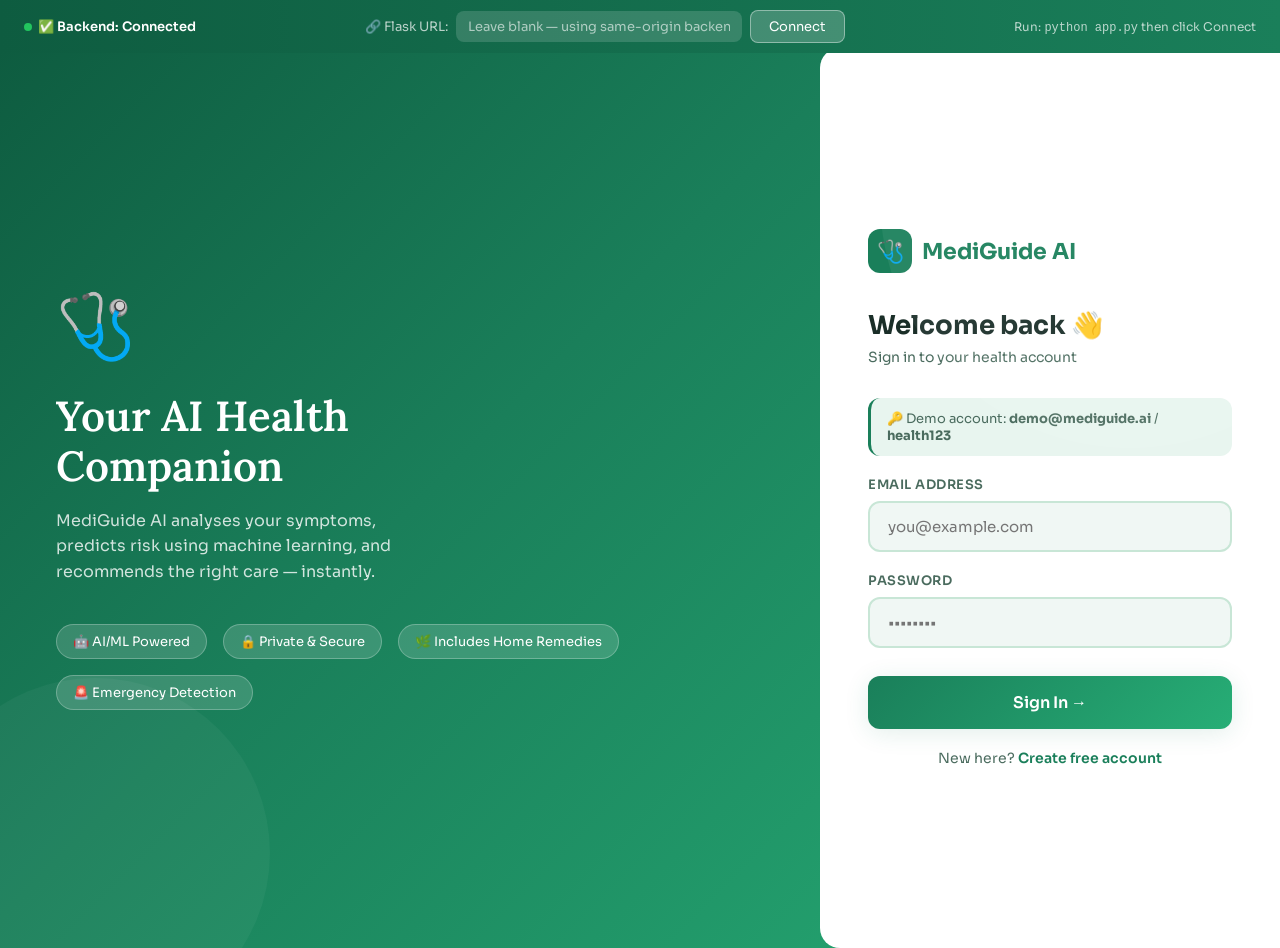
==== index.html @ de31b937 "1st" ====
<!DOCTYPE html>
<html lang="en">
<head>
<meta charset="UTF-8">
<meta name="viewport" content="width=device-width, initial-scale=1.0">
<title>MediGuide AI — Your Health Companion</title>
<link href="https://fonts.googleapis.com/css2?family=Sora:wght@300;400;500;600;700;800&family=Lora:ital,wght@0,400;0,600;1,400&display=swap" rel="stylesheet">
<style>
  :root {
    --bg: #f0f7f4;
    --surface: #ffffff;
    --surface2: #e8f5ef;
    --primary: #1a7f5a;
    --primary-light: #27ae76;
    --primary-dark: #0e5c40;
    --accent: #ff6b35;
    --accent2: #ffd166;
    --danger: #e63946;
    --warn: #f4a261;
    --safe: #2a9d8f;
    --text: #1a2e28;
    --text2: #4a6b5e;
    --text3: #8aab9c;
    --border: #c8e6d6;
    --shadow: 0 4px 24px rgba(26,127,90,0.12);
    --shadow-lg: 0 12px 48px rgba(26,127,90,0.18);
    --radius: 20px;
    --radius-sm: 12px;
  }
  * { margin:0; padding:0; box-sizing:border-box; }
  body { font-family: 'Sora', sans-serif; background: var(--bg); color: var(--text); min-height: 100vh; overflow-x: hidden; }

  /* SCREENS */
  .screen { display:none; min-height:100vh; }
  .screen.active { display:flex; }

  /* ── BACKEND CONFIG BANNER ── */
  #configBanner {
    position:fixed; top:0; left:0; right:0; z-index:9999;
    background:linear-gradient(90deg,#0e5c40,#1a7f5a);
    color:white; padding:10px 24px; display:flex; align-items:center;
    justify-content:space-between; gap:16px; font-size:13px; flex-wrap:wrap;
  }
  #configBanner input {
    flex:1; min-width:200px; max-width:340px;
    padding:7px 12px; border-radius:8px; border:none;
    font-family:'Sora',sans-serif; font-size:13px;
    background:rgba(255,255,255,0.15); color:white;
  }
  #configBanner input::placeholder { color:rgba(255,255,255,0.6); }
  #configBanner button {
    padding:7px 18px; background:rgba(255,255,255,0.2); border:1px solid rgba(255,255,255,0.4);
    border-radius:8px; color:white; font-size:13px; cursor:pointer; font-family:'Sora',sans-serif;
    white-space:nowrap; transition:background .2s;
  }
  #configBanner button:hover { background:rgba(255,255,255,0.35); }
  .banner-status { display:flex; align-items:center; gap:6px; font-weight:600; }
  .status-dot { width:8px; height:8px; border-radius:50%; background:#22c55e; animation:pulse 2s infinite; }
  .status-dot.offline { background:#ef4444; animation:none; }
  @keyframes pulse { 0%,100%{opacity:1}50%{opacity:.4} }

  /* LOGIN */
  #loginScreen { align-items: stretch; background: linear-gradient(135deg, #0e5c40 0%, #1a7f5a 40%, #27ae76 100%); position: relative; overflow: hidden; margin-top:48px; }
  #loginScreen::before { content:''; position:absolute; top:-100px; right:-100px; width:500px; height:500px; border-radius:50%; background:rgba(255,255,255,0.06); pointer-events:none; }
  #loginScreen::after { content:''; position:absolute; bottom:-80px; left:-80px; width:350px; height:350px; border-radius:50%; background:rgba(255,255,255,0.04); pointer-events:none; }
  .login-left { flex:1; display:flex; flex-direction:column; justify-content:center; padding:60px 56px; color:white; }
  .login-hero-icon { font-size:64px; margin-bottom:24px; animation:bounce 2s ease-in-out infinite; }
  @keyframes bounce { 0%,100%{transform:translateY(0)} 50%{transform:translateY(-8px)} }
  .login-tagline { font-family:'Lora',serif; font-size:42px; font-weight:600; line-height:1.2; margin-bottom:16px; }
  .login-sub { font-size:16px; opacity:.8; line-height:1.6; max-width:380px; margin-bottom:40px; }
  .trust-badges { display:flex; gap:16px; flex-wrap:wrap; }
  .badge { background:rgba(255,255,255,0.15); border:1px solid rgba(255,255,255,0.25); border-radius:50px; padding:8px 16px; font-size:13px; display:flex; align-items:center; gap:6px; }
  .login-right { width:460px; background:white; display:flex; flex-direction:column; justify-content:center; padding:56px 48px; border-radius:var(--radius) 0 0 var(--radius); }
  .login-logo { display:flex; align-items:center; gap:10px; margin-bottom:36px; }
  .login-logo-icon { width:44px; height:44px; background:var(--primary); border-radius:12px; display:flex; align-items:center; justify-content:center; font-size:22px; color:white; }
  .login-logo span { font-size:22px; font-weight:700; color:var(--primary); }
  .login-title { font-size:26px; font-weight:700; margin-bottom:6px; }
  .login-desc { font-size:14px; color:var(--text2); margin-bottom:32px; }
  .form-group { margin-bottom:20px; }
  .form-label { display:block; font-size:13px; font-weight:600; color:var(--text2); margin-bottom:8px; letter-spacing:.5px; text-transform:uppercase; }
  .form-input { width:100%; padding:14px 18px; border:2px solid var(--border); border-radius:var(--radius-sm); font-family:'Sora',sans-serif; font-size:15px; color:var(--text); background:var(--bg); transition:border-color .2s,box-shadow .2s; outline:none; }
  .form-input:focus { border-color:var(--primary); box-shadow:0 0 0 3px rgba(26,127,90,0.12); }
  .btn-primary { width:100%; padding:16px; background:linear-gradient(135deg,var(--primary),var(--primary-light)); color:white; border:none; border-radius:var(--radius-sm); font-family:'Sora',sans-serif; font-size:16px; font-weight:600; cursor:pointer; transition:transform .15s,box-shadow .2s; box-shadow:var(--shadow); margin-top:8px; }
  .btn-primary:hover { transform:translateY(-2px); box-shadow:var(--shadow-lg); }
  .btn-primary:active { transform:translateY(0); }
  .btn-primary:disabled { opacity:.6; cursor:not-allowed; transform:none; }
  .login-switch { text-align:center; margin-top:20px; font-size:14px; color:var(--text2); }
  .login-switch a { color:var(--primary); font-weight:600; cursor:pointer; text-decoration:none; }
  .error-msg { background:#ffeaea; color:var(--danger); border-radius:var(--radius-sm); padding:12px 16px; font-size:13px; margin-bottom:16px; display:none; }
  .success-msg { background:#dcfce7; color:#16a34a; border-radius:var(--radius-sm); padding:12px 16px; font-size:13px; margin-bottom:16px; display:none; }
  .demo-hint { background:var(--surface2); border-radius:var(--radius-sm); padding:12px 16px; font-size:13px; color:var(--text2); margin-bottom:20px; border-left:3px solid var(--primary); }

  /* DASHBOARD */
  #dashScreen { flex-direction:column; background:var(--bg); margin-top:48px; }
  .topbar { background:white; padding:0 32px; height:70px; display:flex; align-items:center; justify-content:space-between; border-bottom:1px solid var(--border); position:sticky; top:0; z-index:100; box-shadow:0 2px 12px rgba(26,127,90,0.07); }
  .topbar-logo { display:flex; align-items:center; gap:10px; font-size:20px; font-weight:700; color:var(--primary); }
  .topbar-nav { display:flex; gap:4px; flex-wrap:wrap; }
  .nav-btn { padding:8px 14px; border:none; border-radius:10px; font-family:'Sora',sans-serif; font-size:13px; font-weight:500; cursor:pointer; color:var(--text2); background:transparent; transition:all .2s; }
  .nav-btn:hover, .nav-btn.active { background:var(--surface2); color:var(--primary); font-weight:600; }
  .topbar-right { display:flex; align-items:center; gap:12px; }
  .user-avatar { width:40px; height:40px; background:linear-gradient(135deg,var(--primary),var(--primary-light)); border-radius:50%; display:flex; align-items:center; justify-content:center; font-size:16px; color:white; font-weight:600; cursor:pointer; }
  .user-name { font-size:14px; font-weight:600; color:var(--text); }
  .logout-btn { padding:8px 16px; border:1px solid var(--border); border-radius:8px; background:white; font-family:'Sora',sans-serif; font-size:13px; cursor:pointer; color:var(--text2); transition:all .2s; }
  .logout-btn:hover { color:var(--danger); border-color:var(--danger); }

  /* TABS */
  .dash-content { flex:1; overflow-y:auto; }
  .tab-panel { display:none; padding:36px 32px; max-width:1200px; margin:0 auto; }
  .tab-panel.active { display:block; }

  .welcome-banner { background:linear-gradient(135deg,var(--primary-dark) 0%,var(--primary) 60%,var(--primary-light) 100%); border-radius:var(--radius); padding:36px 40px; color:white; display:flex; align-items:center; justify-content:space-between; margin-bottom:32px; position:relative; overflow:hidden; }
  .welcome-banner::after { content:'🏥'; position:absolute; right:40px; font-size:80px; opacity:.15; }
  .welcome-text h2 { font-family:'Lora',serif; font-size:28px; margin-bottom:8px; }
  .welcome-text p { opacity:.85; font-size:15px; }
  .start-check-btn { background:white; color:var(--primary); border:none; border-radius:var(--radius-sm); padding:14px 28px; font-family:'Sora',sans-serif; font-size:15px; font-weight:700; cursor:pointer; white-space:nowrap; transition:all .2s; z-index:1; }
  .start-check-btn:hover { transform:scale(1.04); box-shadow:var(--shadow-lg); }

  .stats-grid { display:grid; grid-template-columns:repeat(4,1fr); gap:20px; margin-bottom:32px; }
  .stat-card { background:white; border-radius:var(--radius-sm); padding:24px; border:1px solid var(--border); transition:transform .2s; }
  .stat-card:hover { transform:translateY(-3px); }
  .stat-icon { font-size:32px; margin-bottom:12px; }
  .stat-value { font-size:28px; font-weight:800; color:var(--primary); }
  .stat-label { font-size:13px; color:var(--text2); margin-top:4px; }
  .section-title { font-size:20px; font-weight:700; margin-bottom:20px; color:var(--text); display:flex; align-items:center; gap:8px; }

  .conditions-grid { display:grid; grid-template-columns:repeat(4,1fr); gap:16px; margin-bottom:36px; }
  .condition-card { background:white; border-radius:var(--radius-sm); padding:20px 16px; text-align:center; border:2px solid var(--border); cursor:pointer; transition:all .22s; }
  .condition-card:hover { border-color:var(--primary); box-shadow:var(--shadow); transform:translateY(-3px); }
  .condition-card .icon { font-size:40px; margin-bottom:10px; }
  .condition-card .name { font-size:13px; font-weight:600; color:var(--text); }
  .condition-card .severity { font-size:11px; margin-top:6px; padding:3px 10px; border-radius:50px; display:inline-block; font-weight:600; }
  .sev-low { background:#dcfce7; color:#16a34a; }
  .sev-med { background:#fef9c3; color:#b45309; }
  .sev-high { background:#fee2e2; color:#dc2626; }

  .recent-activity { background:white; border-radius:var(--radius); border:1px solid var(--border); overflow:hidden; }
  .activity-header { padding:20px 24px; border-bottom:1px solid var(--border); font-weight:700; font-size:16px; }
  .activity-item { padding:16px 24px; display:flex; align-items:center; gap:14px; border-bottom:1px solid var(--border); transition:background .15s; }
  .activity-item:last-child { border-bottom:none; }
  .activity-item:hover { background:var(--bg); }
  .activity-dot { width:36px; height:36px; border-radius:50%; display:flex; align-items:center; justify-content:center; font-size:16px; flex-shrink:0; }
  .dot-safe { background:#dcfce7; }
  .dot-warn { background:#fef9c3; }
  .dot-danger { background:#fee2e2; }
  .activity-info { flex:1; }
  .activity-title { font-size:14px; font-weight:600; }
  .activity-sub { font-size:12px; color:var(--text3); margin-top:2px; }
  .activity-tag { font-size:11px; padding:4px 12px; border-radius:50px; font-weight:600; }

  /* CHAT */
  #chatPanel { display:flex; flex-direction:column; height:calc(100vh - 118px); padding:0; max-width:100%; }
  #chatPanel.active { display:flex; }
  .chat-layout { display:flex; height:100%; gap:0; }
  .chat-sidebar { width:280px; background:white; border-right:1px solid var(--border); display:flex; flex-direction:column; padding:24px 20px; flex-shrink:0; overflow-y:auto; }
  .sidebar-title { font-size:13px; font-weight:700; color:var(--text3); letter-spacing:1px; text-transform:uppercase; margin-bottom:16px; }
  .quick-symptoms { display:flex; flex-direction:column; gap:8px; }
  .qs-btn { padding:12px 14px; border:1.5px solid var(--border); border-radius:var(--radius-sm); background:var(--bg); font-family:'Sora',sans-serif; font-size:13px; color:var(--text); cursor:pointer; text-align:left; transition:all .2s; display:flex; align-items:center; gap:8px; }
  .qs-btn:hover { border-color:var(--primary); background:var(--surface2); color:var(--primary); }
  .triage-legend { margin-top:20px; padding-top:20px; border-top:1px solid var(--border); }
  .legend-item { display:flex; align-items:center; gap:10px; margin-bottom:10px; font-size:12px; color:var(--text2); }
  .legend-dot { width:12px; height:12px; border-radius:50%; flex-shrink:0; }
  .chat-main { flex:1; display:flex; flex-direction:column; overflow:hidden; }
  .chat-messages { flex:1; overflow-y:auto; padding:28px 32px; display:flex; flex-direction:column; gap:20px; scroll-behavior:smooth; }
  .chat-messages::-webkit-scrollbar { width:6px; }
  .chat-messages::-webkit-scrollbar-thumb { background:var(--border); border-radius:3px; }
  .msg { display:flex; gap:12px; max-width:82%; animation:msgIn .3s ease; }
  @keyframes msgIn { from{opacity:0;transform:translateY(12px)} to{opacity:1;transform:translateY(0)} }
  .msg.user { align-self:flex-end; flex-direction:row-reverse; }
  .msg-avatar { width:36px; height:36px; border-radius:50%; display:flex; align-items:center; justify-content:center; font-size:18px; flex-shrink:0; }
  .bot-avatar { background:var(--surface2); border:2px solid var(--border); }
  .user-avatar-chat { background:linear-gradient(135deg,var(--primary),var(--primary-light)); color:white; font-weight:700; font-size:14px; }
  .msg-bubble { background:white; border:1px solid var(--border); border-radius:18px; border-bottom-left-radius:4px; padding:14px 18px; font-size:14px; line-height:1.6; box-shadow:0 2px 8px rgba(0,0,0,0.06); }
  .msg.user .msg-bubble { background:linear-gradient(135deg,var(--primary),var(--primary-light)); color:white; border:none; border-radius:18px; border-bottom-right-radius:4px; }
  .triage-card { margin-top:12px; border-radius:var(--radius-sm); overflow:hidden; border:1px solid var(--border); }
  .triage-header { padding:12px 16px; font-size:14px; font-weight:700; color:white; }
  .triage-emergency { background:linear-gradient(90deg,#dc2626,#ef4444); }
  .triage-clinic { background:linear-gradient(90deg,#d97706,#f59e0b); }
  .triage-home { background:linear-gradient(90deg,#16a34a,#22c55e); }
  .triage-body { padding:14px 16px; background:white; border-top:1px solid var(--border); }
  .triage-body ul { padding-left:18px; margin-top:8px; }
  .triage-body li { font-size:13px; color:var(--text2); margin-bottom:4px; }

  /* REMEDY SECTION */
  .remedy-section { margin-top:12px; background:#f0fdf4; border-radius:var(--radius-sm); padding:14px; border:1.5px solid #bbf7d0; }
  .remedy-title { font-size:12px; font-weight:700; color:#16a34a; text-transform:uppercase; letter-spacing:.5px; margin-bottom:8px; display:flex; align-items:center; gap:6px; }
  .remedy-list { list-style:none; padding:0; }
  .remedy-list li { font-size:13px; color:var(--text2); margin-bottom:6px; padding:6px 10px; background:white; border-radius:8px; border:1px solid #dcfce7; display:flex; align-items:flex-start; gap:6px; line-height:1.5; }

  .msg-img-grid { display:flex; gap:8px; flex-wrap:wrap; margin-top:10px; }
  .msg-img { width:60px; height:60px; border-radius:10px; background:var(--surface2); display:flex; align-items:center; justify-content:center; font-size:32px; border:1.5px solid var(--border); }
  .risk-meter { margin-top:12px; background:var(--bg); border-radius:8px; padding:12px; border:1px solid var(--border); }
  .risk-label { font-size:12px; font-weight:600; color:var(--text2); margin-bottom:6px; }
  .risk-bar { height:10px; border-radius:5px; background:var(--border); overflow:hidden; }
  .risk-fill { height:100%; border-radius:5px; transition:width 1s ease; }
  .risk-low { background:linear-gradient(90deg,#4ade80,#22c55e); }
  .risk-med { background:linear-gradient(90deg,#fbbf24,#f59e0b); }
  .risk-high { background:linear-gradient(90deg,#f87171,#ef4444); }
  .risk-score { font-size:12px; text-align:right; margin-top:4px; color:var(--text2); }

  .followup-btns { display:flex; flex-wrap:wrap; gap:8px; margin-top:12px; }
  .followup-btn { padding:8px 14px; border:1.5px solid var(--primary); border-radius:50px; background:white; font-family:'Sora',sans-serif; font-size:12px; color:var(--primary); font-weight:600; cursor:pointer; transition:all .2s; }
  .followup-btn:hover { background:var(--primary); color:white; }

  .typing-indicator { display:flex; align-items:center; gap:12px; }
  .typing-dots { display:flex; gap:5px; padding:14px 18px; background:white; border:1px solid var(--border); border-radius:18px; border-bottom-left-radius:4px; }
  .typing-dots span { width:8px; height:8px; border-radius:50%; background:var(--primary-light); animation:typing 1.4s ease-in-out infinite; }
  .typing-dots span:nth-child(2) { animation-delay:.2s; }
  .typing-dots span:nth-child(3) { animation-delay:.4s; }
  @keyframes typing { 0%,80%,100%{transform:scale(.8);opacity:.5} 40%{transform:scale(1);opacity:1} }

  .chat-input-area { background:white; border-top:1px solid var(--border); padding:20px 32px; }
  .chat-input-row { display:flex; gap:12px; align-items:flex-end; }
  .chat-input { flex:1; padding:14px 18px; border:2px solid var(--border); border-radius:var(--radius-sm); font-family:'Sora',sans-serif; font-size:14px; color:var(--text); resize:none; outline:none; transition:border-color .2s; max-height:120px; line-height:1.5; }
  .chat-input:focus { border-color:var(--primary); }
  .send-btn { width:50px; height:50px; border-radius:var(--radius-sm); background:linear-gradient(135deg,var(--primary),var(--primary-light)); border:none; color:white; font-size:20px; cursor:pointer; transition:all .2s; display:flex; align-items:center; justify-content:center; flex-shrink:0; }
  .send-btn:hover { transform:scale(1.05); box-shadow:var(--shadow); }
  .send-btn:disabled { opacity:.5; cursor:not-allowed; transform:none; }
  .input-hint { font-size:11px; color:var(--text3); margin-top:8px; }
  .backend-badge { display:inline-flex; align-items:center; gap:4px; font-size:10px; background:var(--surface2); color:var(--primary); padding:2px 8px; border-radius:50px; border:1px solid var(--border); margin-left:8px; }
  .backend-badge .dot { width:6px; height:6px; border-radius:50%; background:#22c55e; }
  .backend-badge .dot.off { background:#ef4444; }

  /* BMI */
  .bmi-layout { display:grid; grid-template-columns:1fr 1fr; gap:24px; }
  .bmi-card { background:white; border-radius:var(--radius); padding:32px; border:1px solid var(--border); }
  .bmi-title { font-size:18px; font-weight:700; margin-bottom:24px; display:flex; align-items:center; gap:8px; }
  .slider-group { margin-bottom:28px; }
  .slider-label-row { display:flex; justify-content:space-between; align-items:center; margin-bottom:10px; }
  .slider-label { font-size:14px; font-weight:600; color:var(--text2); }
  .slider-val { font-size:22px; font-weight:800; color:var(--primary); }
  .slider-unit { font-size:12px; color:var(--text3); }
  input[type=range] { width:100%; -webkit-appearance:none; height:8px; border-radius:4px; background:var(--border); outline:none; cursor:pointer; }
  input[type=range]::-webkit-slider-thumb { -webkit-appearance:none; width:22px; height:22px; border-radius:50%; background:var(--primary); cursor:pointer; box-shadow:0 2px 8px rgba(26,127,90,0.3); transition:transform .15s; }
  input[type=range]::-webkit-slider-thumb:hover { transform:scale(1.2); }
  .age-group { margin-bottom:24px; }
  .age-input-row { display:flex; align-items:center; gap:12px; }
  .age-stepper { width:40px; height:40px; border:2px solid var(--border); border-radius:8px; background:white; font-size:20px; cursor:pointer; display:flex; align-items:center; justify-content:center; transition:all .2s; color:var(--primary); }
  .age-stepper:hover { background:var(--surface2); border-color:var(--primary); }
  .age-display { font-size:28px; font-weight:800; color:var(--primary); min-width:60px; text-align:center; }
  .age-label-sm { font-size:12px; color:var(--text3); }
  .bmi-result-card { border-radius:var(--radius-sm); padding:24px; text-align:center; margin-top:24px; transition:all .4s; }
  .bmi-number { font-size:56px; font-weight:800; line-height:1; }
  .bmi-category { font-size:18px; font-weight:700; margin-top:8px; }
  .bmi-desc { font-size:13px; opacity:.8; margin-top:6px; }
  .bmi-underweight { background:linear-gradient(135deg,#dbeafe,#bfdbfe); color:#1e40af; }
  .bmi-normal { background:linear-gradient(135deg,#dcfce7,#bbf7d0); color:#15803d; }
  .bmi-overweight { background:linear-gradient(135deg,#fef9c3,#fde68a); color:#92400e; }
  .bmi-obese { background:linear-gradient(135deg,#fee2e2,#fecaca); color:#991b1b; }
  .severity-display { margin-top:20px; }
  .sev-title { font-size:13px; font-weight:700; color:var(--text2); text-transform:uppercase; letter-spacing:.5px; margin-bottom:10px; }
  .sev-slider-track { position:relative; height:16px; border-radius:8px; background:linear-gradient(90deg,#22c55e 0%,#fbbf24 50%,#ef4444 100%); margin-bottom:6px; }
  .sev-slider-thumb { position:absolute; top:50%; transform:translate(-50%,-50%); width:24px; height:24px; border-radius:50%; background:white; border:3px solid var(--text); box-shadow:0 2px 8px rgba(0,0,0,0.25); transition:left .4s; }
  .sev-labels { display:flex; justify-content:space-between; font-size:11px; color:var(--text3); }
  .risk-pills { display:flex; flex-wrap:wrap; gap:8px; margin-top:10px; }
  .risk-pill { font-size:12px; padding:4px 12px; border-radius:50px; font-weight:600; }
  .bmi-health-risk { margin-bottom:20px; }
  .risk-category-label { font-size:13px; font-weight:600; color:var(--text2); }
  .bmi-table { width:100%; border-collapse:collapse; margin-top:16px; font-size:13px; }
  .bmi-table th { background:var(--bg); padding:10px 14px; text-align:left; font-size:12px; color:var(--text3); border-bottom:1px solid var(--border); }
  .bmi-table td { padding:10px 14px; border-bottom:1px solid var(--border); }
  .bmi-table tr.active-row td { background:#dcfce7; font-weight:700; color:var(--primary); }
  .chat-with-bmi-btn { width:100%; margin-top:20px; padding:14px; background:linear-gradient(135deg,var(--primary),var(--primary-light)); color:white; border:none; border-radius:var(--radius-sm); font-family:'Sora',sans-serif; font-size:14px; font-weight:600; cursor:pointer; transition:all .2s; }
  .chat-with-bmi-btn:hover { transform:translateY(-2px); box-shadow:var(--shadow); }

  /* BODY MAP */
  .bodymap-layout { display:grid; grid-template-columns:220px 1fr; gap:28px; }
  .body-figure-wrap { text-align:center; }
  .body-figure-wrap h3 { font-size:14px; font-weight:600; color:var(--text2); margin-bottom:16px; }
  .body-svg-container { background:white; border-radius:var(--radius); padding:20px; border:1px solid var(--border); display:inline-block; }
  svg .hotspot { cursor:pointer; }
  svg .hotspot:hover circle { fill:rgba(26,127,90,0.25); }
  .body-legend { display:flex; gap:16px; justify-content:center; margin-top:12px; font-size:12px; color:var(--text2); }
  .body-legend span { display:flex; align-items:center; gap:6px; }
  .body-legend i { width:14px; height:14px; border-radius:4px; display:inline-block; }
  .bodymap-panel { background:white; border-radius:var(--radius); padding:28px; border:1px solid var(--border); }
  .region-title { font-size:18px; font-weight:700; margin-bottom:20px; }
  .symptom-checkboxes { display:grid; grid-template-columns:1fr 1fr; gap:10px; margin-bottom:24px; }
  .sym-check { display:flex; align-items:center; gap:10px; padding:10px 14px; background:var(--bg); border-radius:var(--radius-sm); border:1.5px solid var(--border); cursor:pointer; font-size:13px; transition:all .2s; }
  .sym-check:hover { border-color:var(--primary); background:var(--surface2); }
  .sym-check input[type=checkbox] { accent-color:var(--primary); width:16px; height:16px; }
  .sym-check.checked { background:var(--surface2); border-color:var(--primary); font-weight:600; color:var(--primary); }
  .severity-group { margin-bottom:24px; }
  .severity-btns { display:flex; gap:10px; }
  .sev-btn { flex:1; padding:10px; border:2px solid var(--border); border-radius:var(--radius-sm); background:white; font-family:'Sora',sans-serif; font-size:13px; cursor:pointer; transition:all .2s; font-weight:600; }
  .sev-btn:hover { border-color:var(--primary); }
  .sev-btn.active { background:var(--primary); color:white; border-color:var(--primary); }
  .sev-btn.mild-active { background:#22c55e; color:white; border-color:#22c55e; }
  .sev-btn.mod-active { background:#f59e0b; color:white; border-color:#f59e0b; }
  .sev-btn.sev-active { background:#ef4444; color:white; border-color:#ef4444; }
  .send-bodymap-btn { width:100%; padding:14px; background:linear-gradient(135deg,var(--primary),var(--primary-light)); color:white; border:none; border-radius:var(--radius-sm); font-family:'Sora',sans-serif; font-size:15px; font-weight:700; cursor:pointer; transition:all .2s; }
  .send-bodymap-btn:hover { transform:translateY(-2px); box-shadow:var(--shadow); }

  /* REPORT */
  .report-controls { display:flex; flex-wrap:wrap; gap:12px; align-items:center; margin-bottom:24px; }
  .report-controls input, .report-controls select { padding:10px 14px; border:2px solid var(--border); border-radius:var(--radius-sm); font-family:'Sora',sans-serif; font-size:14px; color:var(--text); background:white; outline:none; }
  .report-controls input:focus, .report-controls select:focus { border-color:var(--primary); }
  .print-btn { padding:10px 24px; background:var(--primary); color:white; border:none; border-radius:var(--radius-sm); font-family:'Sora',sans-serif; font-size:14px; font-weight:600; cursor:pointer; transition:all .2s; }
  .print-btn:hover { background:var(--primary-dark); }
  .report-preview { background:white; border-radius:var(--radius); border:1px solid var(--border); padding:40px; }
  .report-header { display:flex; justify-content:space-between; align-items:center; margin-bottom:24px; }
  .report-logo { display:flex; align-items:center; gap:16px; }
  .report-logo-icon { width:56px; height:56px; background:var(--primary); border-radius:14px; display:flex; align-items:center; justify-content:center; font-size:28px; color:white; }
  .report-logo-text h2 { font-size:20px; font-weight:700; color:var(--primary); }
  .report-logo-text p { font-size:13px; color:var(--text2); margin-top:2px; }
  .report-meta { text-align:right; font-size:13px; color:var(--text2); }
  .report-meta div { margin-bottom:4px; }
  .report-disclaimer { background:#fef9c3; border:1px solid #fde68a; border-radius:var(--radius-sm); padding:14px 18px; font-size:13px; color:#92400e; margin-bottom:24px; }
  .report-section { border:1px solid var(--border); border-radius:var(--radius-sm); overflow:hidden; margin-bottom:20px; }
  .report-section-title { padding:14px 20px; background:var(--surface2); font-size:14px; font-weight:700; color:var(--primary); border-bottom:1px solid var(--border); }
  .report-patient-grid { display:grid; grid-template-columns:repeat(3,1fr); gap:0; }
  .report-field { padding:16px 20px; border-right:1px solid var(--border); }
  .report-field:nth-child(3n) { border-right:none; }
  .report-field-label { font-size:11px; text-transform:uppercase; letter-spacing:.5px; color:var(--text3); margin-bottom:4px; }
  .report-field-val { font-size:15px; font-weight:600; color:var(--text); }
  .report-bmi-row { display:flex; align-items:center; gap:20px; padding:20px; }
  .report-bmi-big { font-size:48px; font-weight:800; color:var(--primary); }
  .report-bmi-info { flex:1; }
  .report-bmi-cat { font-size:18px; font-weight:700; margin-bottom:4px; }
  .report-bmi-detail { font-size:13px; color:var(--text2); }
  .report-vitals-grid { display:grid; grid-template-columns:repeat(4,1fr); }
  .report-vital { padding:20px; text-align:center; border-right:1px solid var(--border); }
  .report-vital:last-child { border-right:none; }
  .report-vital-icon { font-size:24px; margin-bottom:6px; }
  .report-vital-val { font-size:18px; font-weight:700; color:var(--primary); }
  .report-vital-label { font-size:11px; color:var(--text3); margin-top:4px; }
  .report-history-table { width:100%; border-collapse:collapse; font-size:13px; }
  .report-history-table th { background:var(--surface2); padding:12px 16px; text-align:left; color:var(--text2); font-size:12px; }
  .report-history-table td { padding:12px 16px; border-bottom:1px solid var(--border); }
  .report-badge { display:inline-block; padding:3px 10px; border-radius:50px; font-size:11px; font-weight:600; }
  .badge-home { background:#dcfce7; color:#16a34a; }
  .badge-clinic { background:#fef9c3; color:#b45309; }
  .badge-emergency { background:#fee2e2; color:#dc2626; }
  .report-footer { text-align:center; font-size:11px; color:var(--text3); padding:20px; border-top:1px solid var(--border); line-height:1.7; }

  /* TIPS */
  .tips-grid { display:grid; grid-template-columns:repeat(3,1fr); gap:20px; }
  .tip-card { background:white; border-radius:var(--radius); overflow:hidden; border:1px solid var(--border); transition:transform .2s; }
  .tip-card:hover { transform:translateY(-4px); box-shadow:var(--shadow); }
  .tip-img { height:80px; display:flex; align-items:center; justify-content:center; font-size:40px; }
  .tip-body { padding:20px; }
  .tip-cat { font-size:11px; font-weight:700; color:var(--primary); text-transform:uppercase; letter-spacing:.5px; margin-bottom:6px; }
  .tip-title { font-size:16px; font-weight:700; margin-bottom:8px; }
  .tip-text { font-size:13px; color:var(--text2); line-height:1.6; }

  /* FEEDBACK */
  .feedback-form { background:white; border-radius:var(--radius); padding:40px; border:1px solid var(--border); max-width:600px; }
  .rating-stars { display:flex; gap:8px; font-size:32px; margin-bottom:24px; cursor:pointer; }
  .star { transition:transform .15s; }
  .star:hover { transform:scale(1.2); }
  .feedback-textarea { width:100%; padding:14px 18px; border:2px solid var(--border); border-radius:var(--radius-sm); font-family:'Sora',sans-serif; font-size:14px; color:var(--text); resize:vertical; min-height:80px; outline:none; }
  .feedback-textarea:focus { border-color:var(--primary); }
  .feedback-success { text-align:center; padding:60px; display:none; }
  .big-check { font-size:60px; margin-bottom:16px; }

  /* PROFILE */
  .profile-layout { display:grid; grid-template-columns:300px 1fr; gap:28px; }
  .profile-card { background:white; border-radius:var(--radius); padding:32px; border:1px solid var(--border); text-align:center; }
  .profile-avatar-large { width:80px; height:80px; background:linear-gradient(135deg,var(--primary),var(--primary-light)); border-radius:50%; display:flex; align-items:center; justify-content:center; font-size:32px; color:white; font-weight:700; margin:0 auto 16px; }
  .profile-name { font-size:20px; font-weight:700; margin-bottom:4px; }
  .profile-email { font-size:14px; color:var(--text2); margin-bottom:24px; }
  .health-score-ring { position:relative; display:inline-block; margin:16px 0; }
  .health-score-ring svg { display:block; }
  .score-text { position:absolute; top:50%; left:50%; transform:translate(-50%,-50%); text-align:center; }
  .score-num { font-size:24px; font-weight:800; color:var(--primary); }
  .score-label { font-size:10px; color:var(--text3); }
  .profile-info { background:white; border-radius:var(--radius); padding:32px; border:1px solid var(--border); }
  .info-row { display:flex; padding:14px 0; border-bottom:1px solid var(--border); }
  .info-row:last-child { border-bottom:none; }
  .info-key { width:180px; font-size:13px; color:var(--text2); font-weight:600; flex-shrink:0; }
  .info-val { font-size:14px; font-weight:600; color:var(--text); }

  .disclaimer-bar { background:var(--surface2); border-top:1px solid var(--border); padding:12px 32px; font-size:12px; color:var(--text2); text-align:center; }

  /* PRINT */
  @media print {
    #configBanner,.topbar,.chat-sidebar,.chat-input-area,.disclaimer-bar,
    .report-controls,.nav-btn,.topbar-right { display:none !important; }
    #dashScreen { margin-top:0; }
    .report-preview { box-shadow:none; border:none; }
  }
</style>
</head>
<body>

<!-- ══════════════ BACKEND CONFIG BANNER ══════════════ -->
<div id="configBanner">
  <div class="banner-status">
    <div class="status-dot offline" id="backendDot"></div>
    <span id="backendStatusText">Backend: Not connected</span>
  </div>
  <div style="display:flex;align-items:center;gap:8px;flex:1;max-width:480px;">
    <span style="opacity:.7;white-space:nowrap;">🔗 Flask URL:</span>
    <input type="text" id="backendUrl" value="" placeholder="Leave blank — using same-origin backend">
    <button onclick="connectBackend()">Connect</button>
  </div>
  <div style="opacity:.7;font-size:12px;">Run: <code>python app.py</code> then click Connect</div>
</div>

<!-- ══════════════ LOGIN SCREEN ══════════════ -->
<div id="loginScreen" class="screen active">
  <div class="login-left">
    <div class="login-hero-icon">🩺</div>
    <div class="login-tagline">Your AI Health<br>Companion</div>
    <div class="login-sub">MediGuide AI analyses your symptoms, predicts risk using machine learning, and recommends the right care — instantly.</div>
    <div class="trust-badges">
      <div class="badge">🤖 AI/ML Powered</div>
      <div class="badge">🔒 Private & Secure</div>
      <div class="badge">🌿 Includes Home Remedies</div>
      <div class="badge">🚨 Emergency Detection</div>
    </div>
  </div>
  <div class="login-right">
    <div class="login-logo">
      <div class="login-logo-icon">🩺</div>
      <span>MediGuide AI</span>
    </div>

    <!-- LOGIN FORM -->
    <div id="loginForm">
      <div class="login-title">Welcome back 👋</div>
      <div class="login-desc">Sign in to your health account</div>
      <div class="demo-hint">🔑 Demo account: <strong>demo@mediguide.ai</strong> / <strong>health123</strong></div>
      <div class="error-msg" id="loginError">❌ Invalid email or password. Try demo credentials.</div>
      <div class="form-group">
        <label class="form-label">Email Address</label>
        <input type="email" id="loginEmail" class="form-input" placeholder="you@example.com" onkeydown="if(event.key==='Enter')doLogin()">
      </div>
      <div class="form-group">
        <label class="form-label">Password</label>
        <input type="password" id="loginPass" class="form-input" placeholder="••••••••" onkeydown="if(event.key==='Enter')doLogin()">
      </div>
      <button class="btn-primary" id="loginBtn" onclick="doLogin()">Sign In →</button>
      <div class="login-switch">New here? <a onclick="showRegister()">Create free account</a></div>
    </div>

    <!-- REGISTER FORM -->
    <div id="registerForm" style="display:none;">
      <div class="login-title">Join MediGuide 🌱</div>
      <div class="login-desc">Create your free health account</div>
      <div class="error-msg" id="registerError">❌ Email already exists or invalid input.</div>
      <div class="success-msg" id="registerSuccess">✅ Account created! Signing you in...</div>
      <div class="form-group">
        <label class="form-label">Full Name</label>
        <input type="text" id="regName" class="form-input" placeholder="Your Name">
      </div>
      <div class="form-group">
        <label class="form-label">Age</label>
        <input type="number" id="regAge" class="form-input" placeholder="e.g. 28" min="1" max="120">
      </div>
      <div class="form-group">
        <label class="form-label">Email Address</label>
        <input type="email" id="regEmail" class="form-input" placeholder="you@example.com">
      </div>
      <div class="form-group">
        <label class="form-label">Password</label>
        <input type="password" id="regPass" class="form-input" placeholder="Min 6 characters">
      </div>
      <button class="btn-primary" id="registerBtn" onclick="doRegister()">Create Account →</button>
      <div class="login-switch">Already have account? <a onclick="showLogin()">Sign in</a></div>
    </div>
  </div>
</div>

<!-- ══════════════ DASHBOARD ══════════════ -->
<div id="dashScreen" class="screen">
  <div class="topbar">
    <div class="topbar-logo">🩺 MediGuide AI</div>
    <div class="topbar-nav">
      <button class="nav-btn active" onclick="showTab('homePanel',this)">🏠 Home</button>
      <button class="nav-btn" onclick="showTab('chatPanel',this)">💬 AI Doctor</button>
      <button class="nav-btn" onclick="showTab('bodymapPanel',this)">🫀 Body Map</button>
      <button class="nav-btn" onclick="showTab('bmiPanel',this)">⚖️ BMI</button>
      <button class="nav-btn" onclick="showTab('reportPanel',this)">📋 Report</button>
      <button class="nav-btn" onclick="showTab('tipsPanel',this)">💡 Tips</button>
      <button class="nav-btn" onclick="showTab('feedbackPanel',this)">⭐ Feedback</button>
      <button class="nav-btn" onclick="showTab('profilePanel',this)">👤 Profile</button>
    </div>
    <div class="topbar-right">
      <div class="user-name" id="topUserName">User</div>
      <div class="user-avatar" id="topUserAvatar">U</div>
      <button class="logout-btn" onclick="doLogout()">Sign Out</button>
    </div>
  </div>

  <div class="dash-content">

    <!-- HOME PANEL -->
    <div id="homePanel" class="tab-panel active">
      <div class="welcome-banner">
        <div class="welcome-text">
          <h2>Good to see you, <span id="welcomeName">Friend</span>! 😊</h2>
          <p>How are you feeling today? Let our AI assistant check your symptoms quickly and safely.</p>
        </div>
        <button class="start-check-btn" onclick="showTab('chatPanel',document.querySelectorAll('.nav-btn')[1])">🩺 Check Symptoms Now</button>
      </div>
      <div class="stats-grid">
        <div class="stat-card"><div class="stat-icon">🔍</div><div class="stat-value" id="statChecks">0</div><div class="stat-label">Symptom Checks Done</div></div>
        <div class="stat-card"><div class="stat-icon">💚</div><div class="stat-value" id="statStatus">Good</div><div class="stat-label">Your Health Status</div></div>
        <div class="stat-card"><div class="stat-icon">🤖</div><div class="stat-value" id="statBackend">—</div><div class="stat-label">Backend Status</div></div>
        <div class="stat-card"><div class="stat-icon">⚡</div><div class="stat-value" id="statRisk">Low</div><div class="stat-label">Last Risk Level</div></div>
      </div>
      <div class="section-title">🫁 Common Conditions — Tap to Check</div>
      <div class="conditions-grid">
        <div class="condition-card" onclick="startSymptomChat('fever and body pain')"><div class="icon">🤒</div><div class="name">Fever</div><div class="severity sev-med">Moderate Risk</div></div>
        <div class="condition-card" onclick="startSymptomChat('cough and cold and runny nose')"><div class="icon">🤧</div><div class="name">Cold & Cough</div><div class="severity sev-low">Low Risk</div></div>
        <div class="condition-card" onclick="startSymptomChat('severe chest pain and shortness of breath')"><div class="icon">💔</div><div class="name">Chest Pain</div><div class="severity sev-high">High Risk</div></div>
        <div class="condition-card" onclick="startSymptomChat('headache and dizziness')"><div class="icon">🤕</div><div class="name">Headache</div><div class="severity sev-low">Low Risk</div></div>
        <div class="condition-card" onclick="startSymptomChat('stomach pain and vomiting')"><div class="icon">🤢</div><div class="name">Stomach Pain</div><div class="severity sev-med">Moderate Risk</div></div>
        <div class="condition-card" onclick="startSymptomChat('skin rash and itching')"><div class="icon">🔴</div><div class="name">Skin Rash</div><div class="severity sev-low">Low Risk</div></div>
        <div class="condition-card" onclick="startSymptomChat('difficulty breathing and wheezing')"><div class="icon">😮‍💨</div><div class="name">Breathing Issue</div><div class="severity sev-high">High Risk</div></div>
        <div class="condition-card" onclick="startSymptomChat('joint pain and swelling in knees')"><div class="icon">🦴</div><div class="name">Joint Pain</div><div class="severity sev-med">Moderate Risk</div></div>
      </div>
      <div class="section-title">📋 Recent Activity</div>
      <div class="recent-activity">
        <div class="activity-header">Your Symptom Check History</div>
        <div id="activityList">
          <div class="activity-item"><div class="activity-dot dot-safe">💚</div><div class="activity-info"><div class="activity-title">No checks yet</div><div class="activity-sub">Start a symptom check to see history here</div></div></div>
        </div>
      </div>
    </div>

    <!-- CHAT AI DOCTOR -->
    <div id="chatPanel" class="tab-panel" style="padding:0;max-width:100%;">
      <div class="chat-layout">
        <div class="chat-sidebar">
          <div class="sidebar-title">Quick Symptoms</div>
          <div class="quick-symptoms">
            <button class="qs-btn" onclick="quickSend('I have fever and body pain')">🤒 Fever</button>
            <button class="qs-btn" onclick="quickSend('I have a bad cough and runny nose')">🤧 Cold & Cough</button>
            <button class="qs-btn" onclick="quickSend('I have severe chest pain')">💔 Chest Pain</button>
            <button class="qs-btn" onclick="quickSend('I have a bad headache')">🤕 Headache</button>
            <button class="qs-btn" onclick="quickSend('I have stomach pain and nausea')">🤢 Stomach Pain</button>
            <button class="qs-btn" onclick="quickSend('I have skin rash and itching')">🔴 Skin Rash</button>
            <button class="qs-btn" onclick="quickSend('I have difficulty breathing')">😮‍💨 Breathing</button>
            <button class="qs-btn" onclick="quickSend('I feel very dizzy and weak')">😵 Dizziness</button>
            <button class="qs-btn" onclick="quickSend('I have back pain')">🦴 Back Pain</button>
            <button class="qs-btn" onclick="quickSend('I have sore throat')">🤒 Sore Throat</button>
          </div>
          <div class="triage-legend">
            <div class="sidebar-title" style="margin-top:0;">Care Levels</div>
            <div class="legend-item"><div class="legend-dot" style="background:#22c55e"></div>Home Care — Rest & monitor</div>
            <div class="legend-item"><div class="legend-dot" style="background:#f59e0b"></div>Clinic Visit — See a doctor</div>
            <div class="legend-item"><div class="legend-dot" style="background:#ef4444"></div>Emergency — Call 108 now!</div>
          </div>
        </div>
        <div class="chat-main">
          <div class="chat-messages" id="chatMessages">
            <div class="msg bot">
              <div class="msg-avatar bot-avatar">🩺</div>
              <div><div class="msg-bubble">
                <strong>Namaste! 🙏 I am MediGuide AI — your health assistant.</strong><br><br>
                Tell me what problem you are feeling in your body. You can type in simple words like:<br>
                <em>"My head is hurting and I have fever since 2 days"</em><br><br>
                I will check your symptoms using <strong>AI + ML</strong> and tell you what to do — including <strong>home remedies</strong> and medicines! 😊
                <div class="msg-img-grid">
                  <div class="msg-img">🤒</div><div class="msg-img">🤕</div><div class="msg-img">🤢</div><div class="msg-img">💔</div><div class="msg-img">🤧</div>
                </div>
              </div></div>
            </div>
          </div>
          <div class="chat-input-area">
            <div class="chat-input-row">
              <textarea id="chatInput" class="chat-input" rows="1" placeholder="Tell me what problem you have... (e.g. I have headache and fever since 2 days)" onkeydown="handleKey(event)" oninput="autoResize(this)"></textarea>
              <button class="send-btn" id="sendBtn" onclick="sendMessage()">➤</button>
            </div>
            <div class="input-hint">
              ⚠️ AI assistant only. Always consult a real doctor for serious conditions. Emergency: Call <strong>108</strong>
              <span class="backend-badge"><span class="dot off" id="chatBackendDot"></span><span id="chatBackendLabel">Backend offline</span></span>
            </div>
          </div>
        </div>
      </div>
    </div>

    <!-- BODY MAP -->
    <div id="bodymapPanel" class="tab-panel">
      <div class="section-title">🫀 Symptom Body Map</div>
      <p style="font-size:14px;color:var(--text2);margin-bottom:24px;">Tap a body region to select your symptoms, then send them to AI Doctor for analysis.</p>
      <div class="bodymap-layout">
        <div class="body-figure-wrap">
          <h3>👆 Tap a region</h3>
          <div class="body-svg-container">
            <svg viewBox="0 0 180 420" xmlns="http://www.w3.org/2000/svg" width="180">
              <ellipse cx="90" cy="38" rx="26" ry="30" fill="#f0f7f4" stroke="#c8e6d6" stroke-width="2"/>
              <rect x="80" y="66" width="20" height="16" rx="4" fill="#f0f7f4" stroke="#c8e6d6" stroke-width="2"/>
              <path d="M50 82 Q40 90 38 140 L38 220 Q38 228 46 228 L134 228 Q142 228 142 220 L142 140 Q140 90 130 82 Z" fill="#f0f7f4" stroke="#c8e6d6" stroke-width="2"/>
              <path d="M50 88 Q30 100 26 150 Q24 170 30 180 Q36 188 40 180 Q44 170 46 150 Q50 120 56 100 Z" fill="#f0f7f4" stroke="#c8e6d6" stroke-width="2"/>
              <path d="M130 88 Q150 100 154 150 Q156 170 150 180 Q144 188 140 180 Q136 170 134 150 Q130 120 124 100 Z" fill="#f0f7f4" stroke="#c8e6d6" stroke-width="2"/>
              <ellipse cx="33" cy="190" rx="12" ry="14" fill="#f0f7f4" stroke="#c8e6d6" stroke-width="2"/>
              <ellipse cx="147" cy="190" rx="12" ry="14" fill="#f0f7f4" stroke="#c8e6d6" stroke-width="2"/>
              <path d="M38 220 Q38 250 50 260 L130 260 Q142 250 142 220 Z" fill="#f0f7f4" stroke="#c8e6d6" stroke-width="2"/>
              <path d="M50 258 Q46 280 46 320 Q46 360 52 380 Q58 396 68 396 Q78 396 82 380 Q86 360 84 320 Q84 280 80 258 Z" fill="#f0f7f4" stroke="#c8e6d6" stroke-width="2"/>
              <path d="M130 258 Q134 280 134 320 Q134 360 128 380 Q122 396 112 396 Q102 396 98 380 Q94 360 96 320 Q96 280 100 258 Z" fill="#f0f7f4" stroke="#c8e6d6" stroke-width="2"/>
              <ellipse cx="60" cy="402" rx="16" ry="9" fill="#f0f7f4" stroke="#c8e6d6" stroke-width="2"/>
              <ellipse cx="120" cy="402" rx="16" ry="9" fill="#f0f7f4" stroke="#c8e6d6" stroke-width="2"/>
              <g class="hotspot" id="hs-head" onclick="selectRegion('head')">
                <circle cx="90" cy="38" r="28" fill="rgba(26,127,90,0.1)" stroke="var(--primary)" stroke-width="1.5" stroke-dasharray="4,2"/>
                <text x="90" y="42" text-anchor="middle" font-size="9" fill="var(--primary)" font-weight="600">HEAD</text>
              </g>
              <g class="hotspot" id="hs-chest" onclick="selectRegion('chest')">
                <circle cx="90" cy="140" r="32" fill="rgba(26,127,90,0.1)" stroke="var(--primary)" stroke-width="1.5" stroke-dasharray="4,2"/>
                <text x="90" y="144" text-anchor="middle" font-size="9" fill="var(--primary)" font-weight="600">CHEST</text>
              </g>
              <g class="hotspot" id="hs-abdomen" onclick="selectRegion('abdomen')">
                <circle cx="90" cy="200" r="26" fill="rgba(26,127,90,0.1)" stroke="var(--primary)" stroke-width="1.5" stroke-dasharray="4,2"/>
                <text x="90" y="204" text-anchor="middle" font-size="9" fill="var(--primary)" font-weight="600">ABDOMEN</text>
              </g>
              <g class="hotspot" id="hs-leftarm" onclick="selectRegion('leftarm')">
                <circle cx="33" cy="140" r="18" fill="rgba(26,127,90,0.1)" stroke="var(--primary)" stroke-width="1.5" stroke-dasharray="4,2"/>
                <text x="33" y="144" text-anchor="middle" font-size="7" fill="var(--primary)" font-weight="600">L-ARM</text>
              </g>
              <g class="hotspot" id="hs-rightarm" onclick="selectRegion('rightarm')">
                <circle cx="147" cy="140" r="18" fill="rgba(26,127,90,0.1)" stroke="var(--primary)" stroke-width="1.5" stroke-dasharray="4,2"/>
                <text x="147" y="144" text-anchor="middle" font-size="7" fill="var(--primary)" font-weight="600">R-ARM</text>
              </g>
              <g class="hotspot" id="hs-back" onclick="selectRegion('back')">
                <circle cx="90" cy="175" r="18" fill="rgba(26,127,90,0.08)" stroke="var(--primary)" stroke-width="1" stroke-dasharray="3,3"/>
                <text x="90" y="179" text-anchor="middle" font-size="7" fill="var(--primary)" font-weight="600">BACK</text>
              </g>
              <g class="hotspot" id="hs-leftleg" onclick="selectRegion('leftleg')">
                <circle cx="60" cy="330" r="22" fill="rgba(26,127,90,0.1)" stroke="var(--primary)" stroke-width="1.5" stroke-dasharray="4,2"/>
                <text x="60" y="334" text-anchor="middle" font-size="7" fill="var(--primary)" font-weight="600">L-LEG</text>
              </g>
              <g class="hotspot" id="hs-rightleg" onclick="selectRegion('rightleg')">
                <circle cx="120" cy="330" r="22" fill="rgba(26,127,90,0.1)" stroke="var(--primary)" stroke-width="1.5" stroke-dasharray="4,2"/>
                <text x="120" y="334" text-anchor="middle" font-size="7" fill="var(--primary)" font-weight="600">R-LEG</text>
              </g>
            </svg>
          </div>
          <div class="body-legend">
            <span><i style="background:rgba(26,127,90,0.3);border:1.5px solid var(--primary)"></i> Tap region</span>
            <span><i style="background:rgba(26,127,90,0.6)"></i> Selected</span>
          </div>
        </div>

        <div class="bodymap-panel">
          <div class="region-title" id="regionTitle">👆 Select a body region to begin</div>
          <div id="symptomCheckboxes" class="symptom-checkboxes"></div>
          <div class="severity-group" id="severityGroup" style="display:none;">
            <div style="font-size:14px;font-weight:600;margin-bottom:12px;color:var(--text2);">How severe is it?</div>
            <div class="severity-btns">
              <button class="sev-btn" onclick="setSeverity('mild',this)">😐 Mild</button>
              <button class="sev-btn" onclick="setSeverity('moderate',this)">😟 Moderate</button>
              <button class="sev-btn" onclick="setSeverity('severe',this)">😣 Severe</button>
            </div>
          </div>
          <button class="send-bodymap-btn" id="sendBodymapBtn" style="display:none;" onclick="sendBodymapToChat()">
            💬 Analyse with AI Doctor →
          </button>
        </div>
      </div>
    </div>

    <!-- BMI CALCULATOR -->
    <div id="bmiPanel" class="tab-panel">
      <div class="section-title">⚖️ BMI Calculator & Health Risk</div>
      <div class="bmi-layout">
        <div class="bmi-card">
          <div class="bmi-title">📏 Enter Your Measurements</div>
          <div class="age-group">
            <div class="slider-label-row">
              <div class="slider-label">Age</div>
              <div><span class="slider-val" id="ageDisplay">25</span> <span class="slider-unit">years</span></div>
            </div>
            <div class="age-input-row">
              <button class="age-stepper" onclick="changeAge(-1)">−</button>
              <div class="age-display" id="ageDisplayBig">25</div>
              <button class="age-stepper" onclick="changeAge(1)">+</button>
              <div class="age-label-sm">years old</div>
            </div>
            <input type="range" id="ageSlider" min="1" max="100" value="25" oninput="syncAge(this.value);updateBMI()">
          </div>
          <div class="slider-group">
            <div class="slider-label-row">
              <div class="slider-label">Height</div>
              <div><span class="slider-val" id="heightVal">165</span> <span class="slider-unit">cm</span></div>
            </div>
            <input type="range" id="heightSlider" min="100" max="220" value="165" oninput="document.getElementById('heightVal').textContent=this.value;updateBMI()">
          </div>
          <div class="slider-group">
            <div class="slider-label-row">
              <div class="slider-label">Weight</div>
              <div><span class="slider-val" id="weightVal">65</span> <span class="slider-unit">kg</span></div>
            </div>
            <input type="range" id="weightSlider" min="20" max="200" value="65" oninput="document.getElementById('weightVal').textContent=this.value;updateBMI()">
          </div>
          <div class="bmi-result-card bmi-normal" id="bmiResultCard">
            <div class="bmi-number" id="bmiValue">23.9</div>
            <div class="bmi-category" id="bmiCategory">Normal Weight</div>
            <div class="bmi-desc" id="bmiDesc">Healthy BMI range for your body</div>
          </div>
          <div class="severity-display" style="margin-top:20px;">
            <div class="sev-title">Severity Adjustment from BMI</div>
            <div class="sev-slider-track">
              <div class="sev-slider-thumb" id="sevThumb" style="left:30%"></div>
            </div>
            <div class="sev-labels"><span>Low</span><span>Moderate</span><span>High</span></div>
            <div style="margin-top:8px;font-size:12px;color:var(--text2);" id="sevDesc">Your BMI adds <strong id="sevAdjust">+0</strong> points to your triage risk score.</div>
          </div>
          <button class="chat-with-bmi-btn" onclick="chatWithBMI()">💬 Send BMI Data to AI Doctor</button>
        </div>
        <div class="bmi-card">
          <div class="bmi-title">📊 BMI Health Reference</div>
          <div class="bmi-health-risk">
            <div class="risk-category-label">Associated Health Risks</div>
            <div class="risk-pills" id="riskPills">
              <span class="risk-pill" style="background:#dcfce7;color:#16a34a">✅ Healthy range</span>
            </div>
          </div>
          <table class="bmi-table">
            <thead><tr><th>BMI Range</th><th>Category</th><th>Risk Level</th></tr></thead>
            <tbody>
              <tr id="btr-1"><td>&lt; 18.5</td><td>Underweight</td><td>🟡 Moderate</td></tr>
              <tr id="btr-2"><td>18.5 – 24.9</td><td>Normal Weight</td><td>🟢 Low</td></tr>
              <tr id="btr-3"><td>25.0 – 29.9</td><td>Overweight</td><td>🟡 Moderate</td></tr>
              <tr id="btr-4"><td>30.0 – 34.9</td><td>Obese Class I</td><td>🔴 High</td></tr>
              <tr id="btr-5"><td>≥ 35.0</td><td>Obese Class II+</td><td>🔴 Very High</td></tr>
            </tbody>
          </table>
          <div style="margin-top:24px;">
            <div class="bmi-title" style="font-size:15px;">🎯 Age-Adjusted Insight</div>
            <div id="ageInsight" style="background:var(--bg);border-radius:var(--radius-sm);padding:16px;font-size:13px;color:var(--text2);border:1px solid var(--border);line-height:1.7;">
              Enter your age and measurements above to see personalised age-adjusted insights.
            </div>
          </div>
        </div>
      </div>
    </div>

    <!-- HEALTH REPORT -->
    <div id="reportPanel" class="tab-panel">
      <div class="section-title">📋 Printable Health Report</div>
      <div class="report-controls">
        <input type="text" id="reportPatientName" placeholder="Patient Name" style="width:180px;">
        <input type="number" id="reportAge" placeholder="Age" style="width:80px;" min="1" max="120">
        <select id="reportGender">
          <option value="">Gender</option>
          <option>Male</option><option>Female</option><option>Other</option>
        </select>
        <select id="reportBlood">
          <option value="">Blood Group</option>
          <option>A+</option><option>A-</option><option>B+</option><option>B-</option>
          <option>O+</option><option>O-</option><option>AB+</option><option>AB-</option>
        </select>
        <button class="print-btn" onclick="generateAndPrint()">🖨️ Generate & Print</button>
      </div>
      <div class="report-preview" id="reportContent">
        <div class="report-header">
          <div class="report-logo">
            <div class="report-logo-icon">🩺</div>
            <div class="report-logo-text"><h2>MediGuide AI</h2><p>AI-Powered Health Triage Report</p></div>
          </div>
          <div class="report-meta">
            <div><strong>Report Date:</strong> <span id="rptDate"></span></div>
            <div><strong>Report ID:</strong> <span id="rptId"></span></div>
            <div><strong>Prepared by:</strong> MediGuide AI v2.0</div>
          </div>
        </div>
        <div class="report-disclaimer">⚠️ <strong>Important:</strong> This report is generated by an AI assistant for informational purposes only. It does NOT constitute a medical diagnosis. Always consult a qualified healthcare professional.</div>
        <div class="report-section">
          <div class="report-section-title">👤 Patient Information</div>
          <div class="report-patient-grid">
            <div class="report-field"><div class="report-field-label">Full Name</div><div class="report-field-val" id="rptName">—</div></div>
            <div class="report-field"><div class="report-field-label">Age</div><div class="report-field-val" id="rptAge">—</div></div>
            <div class="report-field"><div class="report-field-label">Gender</div><div class="report-field-val" id="rptGender">—</div></div>
            <div class="report-field"><div class="report-field-label">Blood Group</div><div class="report-field-val" id="rptBlood">—</div></div>
            <div class="report-field"><div class="report-field-label">BMI</div><div class="report-field-val" id="rptBMI">—</div></div>
            <div class="report-field"><div class="report-field-label">BMI Category</div><div class="report-field-val" id="rptBMICat">—</div></div>
          </div>
        </div>
        <div class="report-section">
          <div class="report-section-title">📊 BMI & Body Metrics</div>
          <div class="report-bmi-row">
            <div class="report-bmi-big" id="rptBMIBig">—</div>
            <div class="report-bmi-info">
              <div class="report-bmi-cat" id="rptBMICatBig">Not calculated</div>
              <div class="report-bmi-detail" id="rptBMIDetail">Use the BMI Calculator tab first</div>
            </div>
            <div style="flex:1;">
              <div class="risk-meter">
                <div class="risk-label">Severity Adjustment</div>
                <div class="risk-bar"><div class="risk-fill risk-low" id="rptSevBar" style="width:20%"></div></div>
                <div class="risk-score" id="rptSevScore">+0 points</div>
              </div>
            </div>
          </div>
        </div>
        <div class="report-section">
          <div class="report-section-title">🩺 Estimated Health Indicators</div>
          <div class="report-vitals-grid">
            <div class="report-vital"><div class="report-vital-icon">❤️</div><div class="report-vital-val" id="rptHR">72 bpm</div><div class="report-vital-label">Est. Resting HR</div></div>
            <div class="report-vital"><div class="report-vital-icon">🫀</div><div class="report-vital-val" id="rptBP">120/80</div><div class="report-vital-label">Normal BP Range</div></div>
            <div class="report-vital"><div class="report-vital-icon">🌡️</div><div class="report-vital-val">37°C</div><div class="report-vital-label">Normal Temp</div></div>
            <div class="report-vital"><div class="report-vital-icon">💨</div><div class="report-vital-val">16-20</div><div class="report-vital-label">Resp Rate /min</div></div>
          </div>
        </div>
        <div class="report-section">
          <div class="report-section-title">📋 Recent Symptom Check History</div>
          <table class="report-history-table">
            <thead><tr><th>Date</th><th>Symptoms Reported</th><th>Triage Level</th><th>Risk Score</th></tr></thead>
            <tbody id="reportHistoryBody">
              <tr><td colspan="4" style="text-align:center;color:var(--text3);padding:20px;">No symptom checks yet. Use AI Doctor to check symptoms.</td></tr>
            </tbody>
          </table>
        </div>
        <div class="report-section">
          <div class="report-section-title">💡 General Health Recommendations</div>
          <div style="display:grid;grid-template-columns:1fr 1fr;gap:12px;padding:16px;">
            <div style="background:var(--bg);border-radius:var(--radius-sm);padding:14px;border:1px solid var(--border);font-size:13px;color:var(--text2);">💧 <strong>Hydration:</strong> Drink 8+ glasses of water daily. More during fever or hot weather.</div>
            <div style="background:var(--bg);border-radius:var(--radius-sm);padding:14px;border:1px solid var(--border);font-size:13px;color:var(--text2);">😴 <strong>Sleep:</strong> Get 7-8 hours of quality sleep. Avoid screens 1 hour before bed.</div>
            <div style="background:var(--bg);border-radius:var(--radius-sm);padding:14px;border:1px solid var(--border);font-size:13px;color:var(--text2);">🥗 <strong>Nutrition:</strong> Eat balanced meals with fresh vegetables, fruits, and protein.</div>
            <div style="background:var(--bg);border-radius:var(--radius-sm);padding:14px;border:1px solid var(--border);font-size:13px;color:var(--text2);">🚶 <strong>Exercise:</strong> Walk 30 minutes daily. Regular movement improves overall health.</div>
          </div>
        </div>
        <div class="report-section">
          <div class="report-section-title">🚨 Emergency Contacts — India</div>
          <div style="display:flex;gap:12px;flex-wrap:wrap;padding:16px;">
            <div style="background:#fee2e2;border-radius:var(--radius-sm);padding:14px 20px;text-align:center;border:1px solid #fecaca;"><div style="font-size:24px;">🚑</div><div style="font-size:22px;font-weight:800;color:#dc2626;">108</div><div style="font-size:11px;color:#991b1b;">Ambulance</div></div>
            <div style="background:#fee2e2;border-radius:var(--radius-sm);padding:14px 20px;text-align:center;border:1px solid #fecaca;"><div style="font-size:24px;">👮</div><div style="font-size:22px;font-weight:800;color:#dc2626;">100</div><div style="font-size:11px;color:#991b1b;">Police</div></div>
            <div style="background:#fee2e2;border-radius:var(--radius-sm);padding:14px 20px;text-align:center;border:1px solid #fecaca;"><div style="font-size:24px;">🏥</div><div style="font-size:22px;font-weight:800;color:#dc2626;">104</div><div style="font-size:11px;color:#991b1b;">Health Helpline</div></div>
          </div>
        </div>
        <div class="report-footer">
          This report was generated by MediGuide AI — an AI-powered health triage assistant. It is intended for preliminary guidance only.<br>
          MediGuide AI is NOT a substitute for professional medical diagnosis or treatment. In case of emergency, call 108 immediately.<br>
          Report generated on <span id="rptFooterDate"></span> | BMS Institute AI Hackathon 2026
        </div>
      </div>
    </div>

    <!-- HEALTH TIPS -->
    <div id="tipsPanel" class="tab-panel">
      <div class="section-title">💡 Health Tips & Guides</div>
      <div class="tips-grid">
        <div class="tip-card"><div class="tip-img" style="background:#dcfce7;">💧</div><div class="tip-body"><div class="tip-cat">Hydration</div><div class="tip-title">Drink Enough Water Daily</div><div class="tip-text">Drink 8 glasses (2 liters) of water every day. Water keeps your body cool, removes waste, and helps organs work properly. Add nimbu pani for electrolytes.</div></div></div>
        <div class="tip-card"><div class="tip-img" style="background:#fef9c3;">😴</div><div class="tip-body"><div class="tip-cat">Sleep</div><div class="tip-title">Get 7–8 Hours of Sleep</div><div class="tip-text">Sleep helps your body heal and fight germs. Sleep at the same time every night. Good sleep prevents diabetes, heart disease and stress.</div></div></div>
        <div class="tip-card"><div class="tip-img" style="background:#e0f2fe;">🥗</div><div class="tip-body"><div class="tip-cat">Nutrition</div><div class="tip-title">Eat Fresh Vegetables & Fruits</div><div class="tip-text">Eat colorful vegetables and fruits every day. Try rice, dal, sabji and one fruit daily. Avoid processed and fried food as much as possible.</div></div></div>
        <div class="tip-card"><div class="tip-img" style="background:#fce7f3;">🚶</div><div class="tip-body"><div class="tip-cat">Exercise</div><div class="tip-title">Walk 30 Minutes Every Day</div><div class="tip-text">Walking is free medicine! 30 minutes daily reduces heart problems, controls blood sugar, and keeps your weight healthy.</div></div></div>
        <div class="tip-card"><div class="tip-img" style="background:#ede9fe;">🧼</div><div class="tip-body"><div class="tip-cat">Hygiene</div><div class="tip-title">Wash Hands Properly</div><div class="tip-text">Wash hands with soap for 20 seconds before eating, after toilet, and after coming from outside. This prevents 80% of common infections.</div></div></div>
        <div class="tip-card"><div class="tip-img" style="background:#fff1f2;">🌿</div><div class="tip-body"><div class="tip-cat">Home Remedies</div><div class="tip-title">Indian Home Remedies That Work</div><div class="tip-text">Tulsi tea for immunity, haldi milk for inflammation, ajwain water for stomach, ginger-honey for cough, nimbu pani for hydration.</div></div></div>
      </div>
    </div>

    <!-- FEEDBACK -->
    <div id="feedbackPanel" class="tab-panel">
      <div class="section-title">⭐ Share Your Feedback</div>
      <div class="feedback-form" id="feedbackFormDiv">
        <div style="font-size:18px;font-weight:700;margin-bottom:8px;">How was your experience? 😊</div>
        <div style="color:var(--text2);font-size:14px;margin-bottom:20px;">Your feedback helps us improve MediGuide AI for everyone</div>
        <div style="font-weight:600;margin-bottom:4px;">Rate your experience:</div>
        <div class="rating-stars" id="ratingStars">
          <span class="star" onclick="setRating(1)">⭐</span><span class="star" onclick="setRating(2)">⭐</span><span class="star" onclick="setRating(3)">⭐</span><span class="star" onclick="setRating(4)">⭐</span><span class="star" onclick="setRating(5)">⭐</span>
        </div>
        <div class="form-group"><label class="form-label">What did you like?</label><textarea class="feedback-textarea" placeholder="E.g. The AI explained things simply..."></textarea></div>
        <div class="form-group"><label class="form-label">How can we improve?</label><textarea class="feedback-textarea" placeholder="E.g. Voice input would be helpful..."></textarea></div>
        <div class="form-group">
          <label class="form-label">Would you recommend MediGuide?</label>
          <select class="form-input"><option>Yes, definitely! 😊</option><option>Maybe</option><option>No</option></select>
        </div>
        <button class="btn-primary" onclick="submitFeedback()" style="margin-top:8px;">Submit Feedback ✓</button>
      </div>
      <div class="feedback-success" id="feedbackSuccess">
        <div class="big-check">🎉</div>
        <div style="font-size:22px;font-weight:700;margin-bottom:8px;">Thank You!</div>
        <div style="color:var(--text2);">Your feedback helps us make MediGuide AI better for everyone. We appreciate you! 💚</div>
      </div>
    </div>

    <!-- PROFILE -->
    <div id="profilePanel" class="tab-panel">
      <div class="section-title">👤 My Health Profile</div>
      <div class="profile-layout">
        <div>
          <div class="profile-card">
            <div class="profile-avatar-large" id="profileAvatar">U</div>
            <div class="profile-name" id="profileName">User</div>
            <div class="profile-email" id="profileEmail">user@example.com</div>
            <div class="health-score-ring">
              <svg width="100" height="100" viewBox="0 0 100 100">
                <circle cx="50" cy="50" r="40" fill="none" stroke="#e5e7eb" stroke-width="10"/>
                <circle cx="50" cy="50" r="40" fill="none" stroke="#1a7f5a" stroke-width="10" stroke-dasharray="220" stroke-dashoffset="44" stroke-linecap="round"/>
              </svg>
              <div class="score-text"><div class="score-num">80</div><div class="score-label">Health Score</div></div>
            </div>
            <div style="font-size:13px;color:var(--text2);">Your health looks <strong style="color:var(--primary)">Good</strong> 💚</div>
          </div>
        </div>
        <div class="profile-info">
          <div class="section-title" style="font-size:16px;">📋 Health Information</div>
          <div class="info-row"><div class="info-key">Full Name</div><div class="info-val" id="piName">User</div></div>
          <div class="info-row"><div class="info-key">Age</div><div class="info-val" id="piAge">—</div></div>
          <div class="info-row"><div class="info-key">BMI</div><div class="info-val" id="piBMI">Not calculated</div></div>
          <div class="info-row"><div class="info-key">Total Checks Done</div><div class="info-val" id="piChecks">0 checks</div></div>
          <div class="info-row"><div class="info-key">Member Since</div><div class="info-val">May 2026</div></div>
          <div class="info-row"><div class="info-key">Emergency Contact</div><div class="info-val">108 (Ambulance)</div></div>
          <div style="margin-top:24px;">
            <div class="section-title" style="font-size:16px;">🏥 Emergency Numbers India</div>
            <div class="stats-grid" style="grid-template-columns:repeat(3,1fr);margin-top:12px;margin-bottom:0;">
              <div class="stat-card" style="padding:16px;text-align:center;"><div style="font-size:24px;">🚑</div><div style="font-size:20px;font-weight:800;color:var(--danger);">108</div><div style="font-size:12px;color:var(--text2);">Ambulance</div></div>
              <div class="stat-card" style="padding:16px;text-align:center;"><div style="font-size:24px;">👮</div><div style="font-size:20px;font-weight:800;color:var(--danger);">100</div><div style="font-size:12px;color:var(--text2);">Police</div></div>
              <div class="stat-card" style="padding:16px;text-align:center;"><div style="font-size:24px;">🏥</div><div style="font-size:20px;font-weight:800;color:var(--danger);">104</div><div style="font-size:12px;color:var(--text2);">Health Helpline</div></div>
            </div>
          </div>
        </div>
      </div>
    </div>

  </div><!-- end dash-content -->
  <div class="disclaimer-bar">⚠️ MediGuide AI provides preliminary health guidance only. It is NOT a replacement for professional medical diagnosis. In case of emergency, call 108 immediately.</div>
</div>

<script>
// ═══════════════════════════════════════════
//  GLOBAL STATE
// ═══════════════════════════════════════════
const DEMO = { email:'demo@mediguide.ai', pass:'health123', name:'Demo User', age:28 };
let BACKEND_URL = window.location.origin;  // auto-uses same domain on Render
let backendOnline = false;
let currentUser = null;
let userRating = 0;
let isSending = false;
let conversationHistory = [];
let currentBMI = null;
let currentBMICategory = '';
let currentAge = 25;
let currentSeverityAdjust = 0;
let selectedBodyRegion = null;
let selectedSymptoms = [];
let selectedSeverity = '';
let sessionChecks = 0;
let sessionHistory = [];

// Body map region → symptom options
const REGION_SYMPTOMS = {
  head: [
    {id:'headache',label:'🤕 Headache'},
    {id:'dizziness',label:'😵 Dizziness'},
    {id:'high_fever',label:'🌡️ High Fever'},
    {id:'stiff_neck',label:'😬 Stiff Neck'},
    {id:'blurred_vision',label:'👁️ Blurred Vision'},
    {id:'runny_nose',label:'🤧 Runny Nose'},
    {id:'sore_throat',label:'🤒 Sore Throat'},
    {id:'ear_pain',label:'👂 Ear Pain'},
  ],
  chest: [
    {id:'chest_pain',label:'💔 Chest Pain'},
    {id:'breathlessness',label:'😮 Breathlessness'},
    {id:'cough',label:'😮‍💨 Cough'},
    {id:'palpitations',label:'💓 Palpitations'},
    {id:'phlegm',label:'🫧 Phlegm / Mucus'},
    {id:'wheezing',label:'💨 Wheezing'},
  ],
  abdomen: [
    {id:'stomach_pain',label:'🫃 Stomach Pain'},
    {id:'nausea',label:'🤢 Nausea'},
    {id:'vomiting',label:'🤢 Vomiting'},
    {id:'diarrhoea',label:'🏃 Diarrhoea'},
    {id:'constipation',label:'😣 Constipation'},
    {id:'bloating',label:'🫃 Bloating / Gas'},
  ],
  back: [
    {id:'back_pain',label:'🦴 Lower Back Pain'},
    {id:'upper_back_pain',label:'🦴 Upper Back Pain'},
    {id:'muscle_pain',label:'💪 Muscle Ache'},
    {id:'stiffness',label:'😬 Stiffness'},
  ],
  leftarm: [
    {id:'arm_pain',label:'💪 Arm Pain'},
    {id:'weakness',label:'😔 Weakness'},
    {id:'numbness',label:'🥶 Numbness'},
    {id:'swelling',label:'🫧 Swelling'},
  ],
  rightarm: [
    {id:'arm_pain',label:'💪 Arm Pain'},
    {id:'weakness',label:'😔 Weakness'},
    {id:'numbness',label:'🥶 Numbness'},
    {id:'swelling',label:'🫧 Swelling'},
  ],
  leftleg: [
    {id:'leg_pain',label:'🦵 Leg Pain'},
    {id:'joint_pain',label:'🦴 Joint Pain'},
    {id:'swollen_legs',label:'🫧 Swelling'},
    {id:'painful_walking',label:'🚶 Pain When Walking'},
    {id:'cramps',label:'😣 Cramps'},
  ],
  rightleg: [
    {id:'leg_pain',label:'🦵 Leg Pain'},
    {id:'joint_pain',label:'🦴 Joint Pain'},
    {id:'swollen_legs',label:'🫧 Swelling'},
    {id:'painful_walking',label:'🚶 Pain When Walking'},
    {id:'cramps',label:'😣 Cramps'},
  ],
};

const REGION_LABELS = {
  head:'🧠 Head & Face', chest:'🫁 Chest & Heart',
  abdomen:'🫃 Abdomen & Gut', back:'🦴 Back & Spine',
  leftarm:'💪 Left Arm', rightarm:'💪 Right Arm',
  leftleg:'🦵 Left Leg', rightleg:'🦵 Right Leg'
};

// ═══════════════════════════════════════════
//  BACKEND CONNECTION
// ═══════════════════════════════════════════
async function connectBackend() {
  const url = (document.getElementById('backendUrl').value.trim().replace(/\/$/,'')) || window.location.origin;
  BACKEND_URL = url;
  try {
    const r = await fetch(url + '/', {method:'GET', signal: AbortSignal.timeout(4000)});
    if(r.ok) {
      backendOnline = true;
      setBackendStatus(true);
      return true;
    }
  } catch(e) {}
  backendOnline = false;
  setBackendStatus(false);
  return false;
}

function setBackendStatus(online) {
  const dot = document.getElementById('backendDot');
  const txt = document.getElementById('backendStatusText');
  const chatDot = document.getElementById('chatBackendDot');
  const chatLabel = document.getElementById('chatBackendLabel');
  const statBackend = document.getElementById('statBackend');
  dot.className = 'status-dot' + (online ? '' : ' offline');
  txt.textContent = online ? '✅ Backend: Connected' : '❌ Backend: Not connected';
  chatDot.className = 'dot' + (online ? '' : ' off');
  chatLabel.textContent = online ? 'ML Backend live' : 'Backend offline — demo mode';
  if(statBackend) statBackend.textContent = online ? 'Online ✅' : 'Offline ❌';
}

// Try auto-connect on load
window.addEventListener('load', () => {
  connectBackend();
  updateBMI();
  initReport();
});

// ═══════════════════════════════════════════
//  AUTH
// ═══════════════════════════════════════════
function showLogin() {
  document.getElementById('loginForm').style.display = 'block';
  document.getElementById('registerForm').style.display = 'none';
}
function showRegister() {
  document.getElementById('loginForm').style.display = 'none';
  document.getElementById('registerForm').style.display = 'block';
}

async function doLogin() {
  const email = document.getElementById('loginEmail').value.trim();
  const pass = document.getElementById('loginPass').value;
  const err = document.getElementById('loginError');
  const btn = document.getElementById('loginBtn');

  // Check demo credentials first
  if(email === DEMO.email && pass === DEMO.pass) {
    currentUser = { name: DEMO.name, email: DEMO.email, age: DEMO.age };
    err.style.display = 'none';
    enterDashboard();
    return;
  }

  // Try local storage (offline fallback)
  const stored = JSON.parse(localStorage.getItem('mg_users') || '[]');
  const found = stored.find(u => u.email === email && u.pass === pass);
  if(found) {
    currentUser = { name: found.name, email: found.email, age: found.age || 25 };
    err.style.display = 'none';
    enterDashboard();
    return;
  }

  // Try backend
  if(backendOnline) {
    btn.disabled = true; btn.textContent = 'Signing in...';
    try {
      const r = await fetch(BACKEND_URL + '/login', {
        method: 'POST',
        headers: {'Content-Type':'application/json'},
        body: JSON.stringify({email, password: pass})
      });
      const data = await r.json();
      if(data.status === 'success') {
        currentUser = { name: data.name, email: data.email, age: data.age || 25 };
        err.style.display = 'none';
        enterDashboard();
        return;
      }
    } catch(e) {}
    btn.disabled = false; btn.textContent = 'Sign In →';
  }

  err.style.display = 'block';
}

async function doRegister() {
  const name = document.getElementById('regName').value.trim();
  const age = parseInt(document.getElementById('regAge').value) || 0;
  const email = document.getElementById('regEmail').value.trim();
  const pass = document.getElementById('regPass').value;
  const err = document.getElementById('registerError');
  const suc = document.getElementById('registerSuccess');
  const btn = document.getElementById('registerBtn');

  if(!name || !email || pass.length < 6) {
    err.style.display = 'block'; err.textContent = '❌ Please fill all fields. Password must be at least 6 characters.';
    return;
  }

  // Save locally always
  const users = JSON.parse(localStorage.getItem('mg_users') || '[]');
  if(users.find(u => u.email === email)) {
    err.style.display = 'block'; err.textContent = '❌ Email already registered. Please sign in.';
    return;
  }
  users.push({name, email, pass, age});
  localStorage.setItem('mg_users', JSON.stringify(users));

  // Try backend register
  if(backendOnline) {
    btn.disabled = true; btn.textContent = 'Creating account...';
    try {
      await fetch(BACKEND_URL + '/register', {
        method: 'POST',
        headers: {'Content-Type':'application/json'},
        body: JSON.stringify({name, email, password: pass, age})
      });
    } catch(e) {}
    btn.disabled = false; btn.textContent = 'Create Account →';
  }

  currentUser = { name, email, age: age || 25 };
  err.style.display = 'none';
  suc.style.display = 'block';
  setTimeout(enterDashboard, 1000);
}

function enterDashboard() {
  document.getElementById('loginScreen').classList.remove('active');
  document.getElementById('dashScreen').classList.add('active');
  const n = currentUser.name;
  document.getElementById('topUserName').textContent = n;
  document.getElementById('topUserAvatar').textContent = n[0].toUpperCase();
  document.getElementById('welcomeName').textContent = n.split(' ')[0];
  document.getElementById('profileName').textContent = n;
  document.getElementById('profileEmail').textContent = currentUser.email;
  document.getElementById('profileAvatar').textContent = n[0].toUpperCase();
  document.getElementById('piName').textContent = n;
  if(currentUser.age) {
    document.getElementById('piAge').textContent = currentUser.age + ' years';
    currentAge = currentUser.age;
    document.getElementById('ageDisplay').textContent = currentUser.age;
    document.getElementById('ageDisplayBig').textContent = currentUser.age;
    document.getElementById('ageSlider').value = currentUser.age;
    updateBMI();
  }
  initReport();
  loadHistory();
}

function doLogout() {
  currentUser = null;
  conversationHistory = [];
  sessionChecks = 0;
  sessionHistory = [];
  document.getElementById('dashScreen').classList.remove('active');
  document.getElementById('loginScreen').classList.add('active');
  resetChat();
  showTab('homePanel', document.querySelector('.nav-btn'));
}

// ═══════════════════════════════════════════
//  HISTORY LOADING
// ═══════════════════════════════════════════
async function loadHistory() {
  if(!currentUser || !backendOnline) return;
  try {
    const r = await fetch(BACKEND_URL + '/history/' + encodeURIComponent(currentUser.email));
    const data = await r.json();
    if(data && data.length > 0) {
      sessionHistory = data;
      renderActivity(data);
      renderReportHistory(data);
      document.getElementById('statChecks').textContent = data.length;
      document.getElementById('piChecks').textContent = data.length + ' checks';
      const last = data[0];
      if(last.triage_level) {
        const riskMap = {'EMERGENCY':'High 🔴','CLINIC_VISIT':'Medium 🟡','HOME_CARE':'Low 🟢'};
        document.getElementById('statRisk').textContent = riskMap[last.triage_level] || 'Low';
      }
    }
  } catch(e) {}
}

function renderActivity(data) {
  const list = document.getElementById('activityList');
  if(!data || data.length === 0) return;
  list.innerHTML = data.slice(0,5).map(item => {
    const isEmergency = item.triage_level === 'EMERGENCY';
    const isClinic = item.triage_level === 'CLINIC_VISIT';
    const dotClass = isEmergency ? 'dot-danger' : isClinic ? 'dot-warn' : 'dot-safe';
    const dotIcon = isEmergency ? '🚨' : isClinic ? '⚠️' : '✅';
    const tagClass = isEmergency ? 'sev-high' : isClinic ? 'sev-med' : 'sev-low';
    const tagText = isEmergency ? 'Emergency' : isClinic ? 'Clinic Visit' : 'Home Care';
    return `<div class="activity-item">
      <div class="activity-dot ${dotClass}">${dotIcon}</div>
      <div class="activity-info">
        <div class="activity-title">${escapeHtml(item.symptoms)}</div>
        <div class="activity-sub">${item.date} • Risk: ${item.risk}/100</div>
      </div>
      <div class="activity-tag ${tagClass}">${tagText}</div>
    </div>`;
  }).join('');
}

function renderReportHistory(data) {
  const tbody = document.getElementById('reportHistoryBody');
  if(!data || data.length === 0) return;
  const badgeMap = {'EMERGENCY':'badge-emergency','CLINIC_VISIT':'badge-clinic','HOME_CARE':'badge-home'};
  const labelMap = {'EMERGENCY':'Emergency','CLINIC_VISIT':'Clinic Visit','HOME_CARE':'Home Care'};
  tbody.innerHTML = data.slice(0,8).map(item =>
    `<tr>
      <td>${item.date}</td>
      <td>${escapeHtml(item.symptoms)}</td>
      <td><span class="report-badge ${badgeMap[item.triage_level]||'badge-home'}">${labelMap[item.triage_level]||'Home Care'}</span></td>
      <td>${item.risk}/100</td>
    </tr>`
  ).join('');
}

// ═══════════════════════════════════════════
//  NAVIGATION
// ═══════════════════════════════════════════
function showTab(id, btn) {
  document.querySelectorAll('.tab-panel').forEach(p => p.classList.remove('active'));
  document.querySelectorAll('.nav-btn').forEach(b => b.classList.remove('active'));
  document.getElementById(id).classList.add('active');
  if(btn) btn.classList.add('active');
  if(id === 'reportPanel') refreshReport();
}

// ═══════════════════════════════════════════
//  CHAT
// ═══════════════════════════════════════════
function autoResize(el) { el.style.height = 'auto'; el.style.height = Math.min(el.scrollHeight, 120) + 'px'; }
function handleKey(e) { if(e.key === 'Enter' && !e.shiftKey) { e.preventDefault(); sendMessage(); } }
function quickSend(text) { showTab('chatPanel', document.querySelectorAll('.nav-btn')[1]); document.getElementById('chatInput').value = text; setTimeout(() => sendMessage(), 100); }
function startSymptomChat(symptom) { showTab('chatPanel', document.querySelectorAll('.nav-btn')[1]); document.getElementById('chatInput').value = symptom; setTimeout(() => sendMessage(), 100); }
function quickReply(text) { document.getElementById('chatInput').value = text; sendMessage(); }

function resetChat() {
  const msgs = document.getElementById('chatMessages');
  msgs.innerHTML = `<div class="msg bot"><div class="msg-avatar bot-avatar">🩺</div><div><div class="msg-bubble"><strong>Namaste! 🙏 I am MediGuide AI.</strong><br><br>Tell me what problem you are feeling. I will check your symptoms using AI + ML and give you home remedies! 😊</div></div></div>`;
  conversationHistory = [];
}

function appendMsg(role, html) {
  const msgs = document.getElementById('chatMessages');
  const div = document.createElement('div');
  div.className = `msg ${role}`;
  if(role === 'bot') div.innerHTML = `<div class="msg-avatar bot-avatar">🩺</div><div><div class="msg-bubble">${html}</div></div>`;
  else div.innerHTML = `<div class="msg-avatar user-avatar-chat">${currentUser ? currentUser.name[0].toUpperCase() : 'U'}</div><div><div class="msg-bubble">${html}</div></div>`;
  msgs.appendChild(div);
  msgs.scrollTop = msgs.scrollHeight;
  return div;
}

function showTyping() {
  const msgs = document.getElementById('chatMessages');
  const div = document.createElement('div');
  div.className = 'msg bot'; div.id = 'typingIndicator';
  div.innerHTML = `<div class="msg-avatar bot-avatar">🩺</div><div class="typing-indicator"><div class="typing-dots"><span></span><span></span><span></span></div></div>`;
  msgs.appendChild(div); msgs.scrollTop = msgs.scrollHeight;
}
function removeTyping() { const t = document.getElementById('typingIndicator'); if(t) t.remove(); }

async function sendMessage() {
  if(isSending) return;
  const input = document.getElementById('chatInput');
  const text = input.value.trim();
  if(!text) return;
  isSending = true;
  document.getElementById('sendBtn').disabled = true;
  input.value = ''; input.style.height = 'auto';
  appendMsg('user', escapeHtml(text));
  conversationHistory.push({role:'user', content:text});
  showTyping();

  try {
    let data = null;

    if(backendOnline) {
      // ── CALL FLASK BACKEND (ML + AI) ──
      const r = await fetch(BACKEND_URL + '/predict', {
        method: 'POST',
        headers: {'Content-Type':'application/json'},
        body: JSON.stringify({
          message: text,
          email: currentUser ? currentUser.email : '',
          history: conversationHistory.slice(-8),
          age: currentUser ? currentUser.age : null,
          bmi: currentBMI,
          bmi_category: currentBMICategory,
          bmi_severity_adjust: currentSeverityAdjust
        })
      });
      data = await r.json();
    } else {
      // ── DEMO MODE: call Claude API directly ──
      data = await callClaudeDirect(text);
    }

    removeTyping();
    if(data) {
      conversationHistory.push({role:'assistant', content: data.simple_explanation || ''});
      renderTriageResponse(data);
      updateStatsAfterCheck(data);
    } else {
      appendMsg('bot', '😔 Could not get a response. Please check your connection or run the Flask backend. For emergencies, call <strong>108</strong>.');
    }
  } catch(err) {
    removeTyping();
    appendMsg('bot', '😔 Sorry, connection error. For emergencies, call <strong>108</strong> immediately.');
  }

  isSending = false;
  document.getElementById('sendBtn').disabled = false;
  input.focus();
}

// ── DIRECT CLAUDE API CALL (demo/offline mode) ──
async function callClaudeDirect(text) {
  const ageCtx = currentUser && currentUser.age ? `Patient Age: ${currentUser.age} years. ` : '';
  const bmiCtx = currentBMI ? `Patient BMI: ${currentBMI} (${currentBMICategory}), severity adj: +${currentSeverityAdjust}. ` : '';
  const sysPrompt = `You are MediGuide AI, a compassionate healthcare triage assistant.
${ageCtx}${bmiCtx}
Respond ONLY with this JSON (no markdown):
{
  "simple_explanation": "friendly explanation with emojis in 1-2 sentences",
  "symptom_icons": ["🤒"],
  "triage_level": "HOME_CARE" or "CLINIC_VISIT" or "EMERGENCY",
  "triage_reason": "one sentence why",
  "risk_score": 25,
  "risk_level": "LOW" or "MEDIUM" or "HIGH",
  "matched_symptoms": ["symptom1", "symptom2"],
  "home_care_tips": ["Specific remedy with medicine name/dose", "Indian home remedy tip", "tip3", "tip4", "tip5"],
  "warning_signs": ["sign1", "sign2"],
  "follow_up": "friendly follow-up question",
  "followup_options": ["option1", "option2", "option3"]
}
Rules: Include specific medicines (Paracetamol 500mg) AND Indian home remedies (tulsi tea, haldi milk, ginger water, ajwain). EMERGENCY only for severe chest pain+breathlessness, stroke, unconsciousness. Always mention 108 for emergencies.`;

  const r = await fetch("https://api.anthropic.com/v1/messages", {
    method: "POST",
    headers: {"Content-Type":"application/json"},
    body: JSON.stringify({
      model: "claude-sonnet-4-20250514",
      max_tokens: 1000,
      system: sysPrompt,
      messages: conversationHistory
    })
  });
  const d = await r.json();
  const raw = d.content?.[0]?.text || '';
  try { return JSON.parse(raw.replace(/```json|```/g,'').trim()); } catch(e) { return null; }
}

function updateStatsAfterCheck(data) {
  sessionChecks++;
  document.getElementById('statChecks').textContent = sessionChecks;
  document.getElementById('piChecks').textContent = sessionChecks + ' checks';
  const riskMap = {'HIGH':'High 🔴','MEDIUM':'Medium 🟡','LOW':'Low 🟢'};
  document.getElementById('statRisk').textContent = riskMap[data.risk_level] || 'Low';
  // Add to activity
  const item = {
    symptoms: document.getElementById('chatInput').value || data.matched_symptoms?.join(', ') || 'Symptom check',
    triage_level: data.triage_level,
    risk: data.risk_score,
    date: new Date().toLocaleDateString('en-IN')
  };
  sessionHistory.unshift(item);
  renderActivity(sessionHistory);
}

// ── RENDER TRIAGE RESPONSE WITH REMEDIES ──
function renderTriageResponse(p) {
  const level = p.triage_level;
  const score = p.risk_score || 0;
  const triageClass = level === 'EMERGENCY' ? 'triage-emergency' : level === 'CLINIC_VISIT' ? 'triage-clinic' : 'triage-home';
  const triageIcon  = level === 'EMERGENCY' ? '🚨' : level === 'CLINIC_VISIT' ? '🏥' : '🏠';
  const triageLabel = level === 'EMERGENCY' ? 'EMERGENCY — Call 108 NOW!' : level === 'CLINIC_VISIT' ? 'CLINIC VISIT Recommended' : 'HOME CARE — Rest & Monitor';
  const riskClass   = score >= 70 ? 'risk-high' : score >= 40 ? 'risk-med' : 'risk-low';
  const icons = (p.symptom_icons || []).map(i => `<div class="msg-img">${i}</div>`).join('');
  const tips  = (p.home_care_tips || []).map(t => `<li>${escapeHtml(t)}</li>`).join('');
  const warns = (p.warning_signs || []).map(w => `<li>⚠️ ${escapeHtml(w)}</li>`).join('');
  const fuOpts= (p.followup_options || []).map(o => `<button class="followup-btn" onclick="quickReply('${escapeHtml(o)}')">${escapeHtml(o)}</button>`).join('');

  const remedySection = tips ? `
    <div class="remedy-section">
      <div class="remedy-title">🌿 Remedies & Care Steps</div>
      <ul class="remedy-list">${tips}</ul>
    </div>` : '';

  const warnSection = warns ? `
    <div style="margin-top:10px;">
      <strong style="font-size:13px;color:var(--danger);">🔴 Go to hospital immediately if:</strong>
      <ul style="padding-left:18px;margin-top:6px;">${warns}</ul>
    </div>` : '';

  const html = `
    <p>${escapeHtml(p.simple_explanation || '').replace(/\n/g,'<br>')}</p>
    ${icons ? `<div class="msg-img-grid">${icons}</div>` : ''}
    <div class="triage-card">
      <div class="triage-header ${triageClass}">${triageIcon} ${escapeHtml(triageLabel)}</div>
      <div class="triage-body">
        <p style="font-size:13px;color:#4a6b5e;">${escapeHtml(p.triage_reason || '')}</p>
        ${warnSection}
      </div>
    </div>
    ${remedySection}
    <div class="risk-meter">
      <div class="risk-label">Risk Level: ${score < 40 ? '🟢 Low' : score < 70 ? '🟡 Moderate' : '🔴 High'}</div>
      <div class="risk-bar"><div class="risk-fill ${riskClass}" style="width:${score}%"></div></div>
      <div class="risk-score">Risk Score: ${score}/100</div>
    </div>
    ${p.follow_up ? `<p style="margin-top:10px;color:#1a7f5a;font-size:13px;font-style:italic;">💬 ${escapeHtml(p.follow_up)}</p>` : ''}
    ${fuOpts ? `<div class="followup-btns">${fuOpts}</div>` : ''}
  `;
  appendMsg('bot', html);
}

// ═══════════════════════════════════════════
//  BODY MAP
// ═══════════════════════════════════════════
function selectRegion(region) {
  // Highlight selected region
  document.querySelectorAll('svg .hotspot circle').forEach(c => {
    c.style.fill = 'rgba(26,127,90,0.1)';
  });
  const hs = document.getElementById('hs-' + region);
  if(hs) hs.querySelector('circle').style.fill = 'rgba(26,127,90,0.35)';

  selectedBodyRegion = region;
  selectedSymptoms = [];
  selectedSeverity = '';

  document.getElementById('regionTitle').textContent = REGION_LABELS[region] || region;
  const syms = REGION_SYMPTOMS[region] || [];
  const checkboxDiv = document.getElementById('symptomCheckboxes');
  checkboxDiv.innerHTML = syms.map(s => `
    <label class="sym-check" id="sc-${s.id}" onclick="toggleSymptom('${s.id}', this)">
      <input type="checkbox" id="cb-${s.id}"> ${s.label}
    </label>
  `).join('');

  document.getElementById('severityGroup').style.display = 'block';
  document.getElementById('sendBodymapBtn').style.display = 'block';
}

function toggleSymptom(id, el) {
  const cb = document.getElementById('cb-' + id);
  if(cb.checked) {
    cb.checked = false;
    el.classList.remove('checked');
    selectedSymptoms = selectedSymptoms.filter(s => s !== id);
  } else {
    cb.checked = true;
    el.classList.add('checked');
    if(!selectedSymptoms.includes(id)) selectedSymptoms.push(id);
  }
}

function setSeverity(level, btn) {
  selectedSeverity = level;
  document.querySelectorAll('.sev-btn').forEach(b => {
    b.className = 'sev-btn';
  });
  const cls = level === 'mild' ? 'mild-active' : level === 'moderate' ? 'mod-active' : 'sev-active';
  btn.className = 'sev-btn ' + cls;
}

function sendBodymapToChat() {
  if(!selectedBodyRegion) return;
  if(selectedSymptoms.length === 0) { alert('Please select at least one symptom.'); return; }
  const regionName = REGION_LABELS[selectedBodyRegion] || selectedBodyRegion;
  const symLabels = selectedSymptoms.map(id => {
    const syms = REGION_SYMPTOMS[selectedBodyRegion] || [];
    const found = syms.find(s => s.id === id);
    return found ? found.label.replace(/[🤕😵🌡️😬👁️🤧🤒👂💔😮😮‍💨💓🫧💨🫃🤢🏃😣🦴💪🥶🫧🦵🚶]/gu, '').trim() : id;
  });
  const severityText = selectedSeverity ? ` (severity: ${selectedSeverity})` : '';
  const msg = `I have pain/discomfort in my ${regionName}: ${symLabels.join(', ')}${severityText}`;
  showTab('chatPanel', document.querySelectorAll('.nav-btn')[1]);
  document.getElementById('chatInput').value = msg;
  setTimeout(() => sendMessage(), 150);
}

// ═══════════════════════════════════════════
//  BMI CALCULATOR
// ═══════════════════════════════════════════
function changeAge(delta) {
  let age = parseInt(document.getElementById('ageSlider').value) + delta;
  age = Math.max(1, Math.min(100, age));
  syncAge(age);
  updateBMI();
}
function syncAge(v) {
  document.getElementById('ageSlider').value = v;
  document.getElementById('ageDisplay').textContent = v;
  document.getElementById('ageDisplayBig').textContent = v;
  currentAge = parseInt(v);
}

function updateBMI() {
  const h = parseFloat(document.getElementById('heightSlider').value);
  const w = parseFloat(document.getElementById('weightSlider').value);
  document.getElementById('heightVal').textContent = h;
  document.getElementById('weightVal').textContent = w;
  const bmi = (w / ((h / 100) ** 2)).toFixed(1);
  currentBMI = bmi;

  let cat, cls, desc, risks, sevAdj = 0, sevPct = 10;
  if(bmi < 18.5) { cat='Underweight'; cls='bmi-underweight'; desc='Below healthy range — may indicate nutritional deficiency'; risks=['🟡 Risk of malnutrition','🟡 Low bone density','✅ Low cardiovascular risk']; sevAdj=10; sevPct=25; }
  else if(bmi < 25) { cat='Normal Weight'; cls='bmi-normal'; desc='Healthy BMI range — keep up the good work!'; risks=['✅ Healthy range','✅ Low disease risk','✅ Good metabolic health']; sevAdj=0; sevPct=15; }
  else if(bmi < 30) { cat='Overweight'; cls='bmi-overweight'; desc='Slightly above healthy range — lifestyle changes recommended'; risks=['🟡 Moderate cardiovascular risk','🟡 Joint stress','🟡 Pre-diabetes risk']; sevAdj=15; sevPct=55; }
  else if(bmi < 35) { cat='Obese Class I'; cls='bmi-obese'; desc='Health risks are elevated — doctor consultation recommended'; risks=['🔴 High cardiovascular risk','🔴 Joint stress','🔴 Diabetes risk']; sevAdj=25; sevPct=75; }
  else { cat='Obese Class II+'; cls='bmi-obese'; desc='High health risk — doctor consultation strongly advised'; risks=['🔴 Very high cardiovascular risk','🔴 Severe joint damage risk','🔴 High diabetes complication risk']; sevAdj=30; sevPct=90; }

  if(currentAge < 12) { sevAdj = Math.max(0, sevAdj - 5); cat += ' (Child)'; }
  else if(currentAge > 65) { sevAdj += 8; cat += ' (Senior)'; }

  currentBMICategory = cat;
  currentSeverityAdjust = sevAdj;

  const card = document.getElementById('bmiResultCard');
  card.className = 'bmi-result-card ' + cls;
  document.getElementById('bmiValue').textContent = bmi;
  document.getElementById('bmiCategory').textContent = cat;
  document.getElementById('bmiDesc').textContent = desc;
  document.getElementById('sevThumb').style.left = sevPct + '%';
  document.getElementById('sevAdjust').textContent = (sevAdj > 0 ? '+' : '') + sevAdj;
  document.getElementById('sevDesc').innerHTML = `Your BMI adds <strong>${(sevAdj > 0 ? '+' : '') + sevAdj}</strong> points to your triage risk score.`;
  document.getElementById('riskPills').innerHTML = risks.map(r =>
    `<span class="risk-pill" style="${r.startsWith('✅') ? 'background:#dcfce7;color:#16a34a' : r.startsWith('🟡') ? 'background:#fef9c3;color:#b45309' : 'background:#fee2e2;color:#dc2626'}">${r}</span>`
  ).join('');
  ['btr-1','btr-2','btr-3','btr-4','btr-5'].forEach(id => document.getElementById(id).classList.remove('active-row'));
  const rowMap = bmi < 18.5 ? 'btr-1' : bmi < 25 ? 'btr-2' : bmi < 30 ? 'btr-3' : bmi < 35 ? 'btr-4' : 'btr-5';
  document.getElementById(rowMap).classList.add('active-row');
  let insight = '';
  if(currentAge < 12) insight = `At age <strong>${currentAge}</strong> (child), BMI uses growth charts. A paediatrician should evaluate weight.`;
  else if(currentAge < 18) insight = `At age <strong>${currentAge}</strong> (adolescent), BMI uses age/sex percentiles. Consult a doctor for accurate assessment.`;
  else if(currentAge >= 65) insight = `At age <strong>${currentAge}</strong>, a slightly higher BMI (22–27) can be protective. Muscle mass is also very important.`;
  else insight = `At age <strong>${currentAge}</strong>, your target BMI is 18.5–24.9. Your current BMI of <strong>${bmi}</strong> is <strong>${cat}</strong>.`;
  document.getElementById('ageInsight').innerHTML = insight;
  document.getElementById('piBMI').textContent = bmi + ' — ' + cat;
  // Update report
  document.getElementById('rptBMI').textContent = bmi;
  document.getElementById('rptBMICat').textContent = cat;
  document.getElementById('rptBMIBig').textContent = bmi;
  document.getElementById('rptBMICatBig').textContent = cat;
  document.getElementById('rptBMIDetail').textContent = `Height: ${h} cm | Weight: ${w} kg | ${desc}`;
  const sevBarCls = sevAdj >= 20 ? 'risk-high' : sevAdj >= 10 ? 'risk-med' : 'risk-low';
  document.getElementById('rptSevBar').className = 'risk-fill ' + sevBarCls;
  document.getElementById('rptSevBar').style.width = sevPct + '%';
  document.getElementById('rptSevScore').textContent = (sevAdj > 0 ? '+' : '') + sevAdj + ' severity points';
}

function chatWithBMI() {
  const h = document.getElementById('heightSlider').value;
  const w = document.getElementById('weightSlider').value;
  const msg = `My age is ${currentAge} years, height is ${h} cm, weight is ${w} kg, and my BMI is ${currentBMI} (${currentBMICategory}). What health risks do I have and what should I do?`;
  showTab('chatPanel', document.querySelectorAll('.nav-btn')[1]);
  document.getElementById('chatInput').value = msg;
  setTimeout(() => sendMessage(), 100);
}

// ═══════════════════════════════════════════
//  REPORT
// ═══════════════════════════════════════════
function initReport() {
  const now = new Date();
  document.getElementById('rptDate').textContent = now.toLocaleDateString('en-IN', {day:'numeric', month:'long', year:'numeric'});
  document.getElementById('rptId').textContent = 'MG-' + Date.now().toString(36).toUpperCase();
  document.getElementById('rptFooterDate').textContent = now.toLocaleDateString('en-IN');
}

function refreshReport() {
  initReport();
  if(currentUser) {
    const nm = document.getElementById('reportPatientName');
    if(!nm.value) nm.value = currentUser.name;
    const ag = document.getElementById('reportAge');
    if(!ag.value && currentUser.age) ag.value = currentUser.age;
  }
  const name   = document.getElementById('reportPatientName').value || '—';
  const age    = document.getElementById('reportAge').value || '—';
  const gender = document.getElementById('reportGender').value || '—';
  const blood  = document.getElementById('reportBlood').value || '—';
  document.getElementById('rptName').textContent = name;
  document.getElementById('rptAge').textContent  = age + (age !== '—' ? ' years' : '');
  document.getElementById('rptGender').textContent = gender;
  document.getElementById('rptBlood').textContent  = blood;
  const ageNum = parseInt(age) || 30;
  let hr = '72 bpm', bp = '120/80';
  if(ageNum < 18) { hr = '80-100 bpm'; bp = '110/70'; }
  else if(ageNum > 60) { hr = '65-80 bpm'; bp = '130/85'; }
  document.getElementById('rptHR').textContent = hr;
  document.getElementById('rptBP').textContent = bp;
  if(currentBMI) {
    document.getElementById('rptBMI').textContent = currentBMI;
    document.getElementById('rptBMICat').textContent = currentBMICategory;
    document.getElementById('rptBMIBig').textContent = currentBMI;
    document.getElementById('rptBMICatBig').textContent = currentBMICategory;
  }
  if(sessionHistory.length > 0) renderReportHistory(sessionHistory);
}

function generateAndPrint() {
  refreshReport();
  setTimeout(() => window.print(), 300);
}

// ═══════════════════════════════════════════
//  FEEDBACK
// ═══════════════════════════════════════════
function setRating(n) {
  userRating = n;
  document.querySelectorAll('.star').forEach((s, i) => {
    s.style.color = i < n ? '#fbbf24' : '#ddd';
  });
}
function submitFeedback() {
  if(!userRating) { alert('Please select a star rating first!'); return; }
  document.getElementById('feedbackFormDiv').style.display = 'none';
  document.getElementById('feedbackSuccess').style.display = 'block';
}

// ═══════════════════════════════════════════
//  UTILITIES
// ═══════════════════════════════════════════
function escapeHtml(s) {
  return String(s)
    .replace(/&/g,'&amp;').replace(/</g,'&lt;')
    .replace(/>/g,'&gt;').replace(/"/g,'&quot;');
}

// Init on load
window.addEventListener('load', () => {
  updateBMI();
  initReport();
  connectBackend();
});
</script>
</body>
</html>
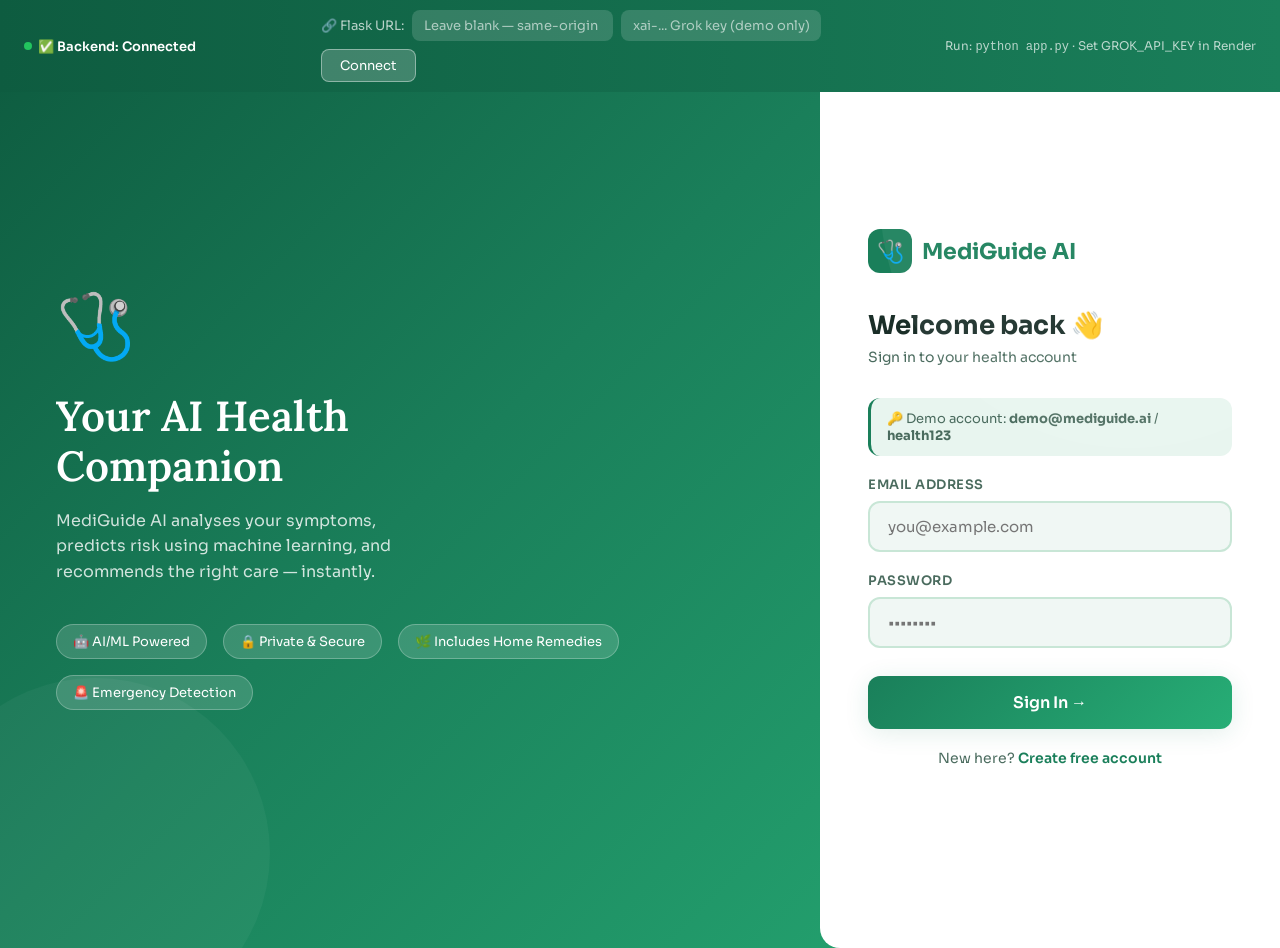
==== commit bdd8849b: "9th" ====
--- a/index.html
+++ b/index.html
@@ -371,6 +371,25 @@
 
   .disclaimer-bar { background:var(--surface2); border-top:1px solid var(--border); padding:12px 32px; font-size:12px; color:var(--text2); text-align:center; }
 
+
+  /* ── BLOOD BANK ALERT BANNER ── */
+  #bloodBankBanner {
+    display:none; position:fixed; bottom:0; left:0; right:0; z-index:9999;
+    background:linear-gradient(90deg,#991b1b,#dc2626);
+    color:white; padding:14px 24px; align-items:center;
+    justify-content:space-between; gap:16px; flex-wrap:wrap;
+    animation:alertPulse 1.5s ease-in-out infinite;
+    box-shadow:0 -4px 20px rgba(220,38,38,0.5);
+  }
+  #bloodBankBanner.show { display:flex; }
+  @keyframes alertPulse { 0%,100%{opacity:1} 50%{opacity:.88} }
+  .bb-title { font-size:16px; font-weight:800; display:flex; align-items:center; gap:8px; }
+  .bb-info  { font-size:13px; opacity:.9; }
+  .bb-close { background:rgba(255,255,255,0.2); border:1px solid rgba(255,255,255,0.4);
+               color:white; border-radius:8px; padding:6px 14px; cursor:pointer;
+               font-family:'Sora',sans-serif; font-size:13px; white-space:nowrap; }
+  .bb-close:hover { background:rgba(255,255,255,0.35); }
+
   /* PRINT */
   @media print {
     #configBanner,.topbar,.chat-sidebar,.chat-input-area,.disclaimer-bar,
@@ -388,12 +407,26 @@
     <div class="status-dot offline" id="backendDot"></div>
     <span id="backendStatusText">Backend: Not connected</span>
   </div>
-  <div style="display:flex;align-items:center;gap:8px;flex:1;max-width:480px;">
+  <div style="display:flex;align-items:center;gap:8px;flex:1;max-width:500px;flex-wrap:wrap;">
     <span style="opacity:.7;white-space:nowrap;">🔗 Flask URL:</span>
-    <input type="text" id="backendUrl" value="" placeholder="Leave blank — using same-origin backend">
+    <input type="text" id="backendUrl" value="" placeholder="Leave blank — same-origin backend" style="min-width:160px;max-width:220px;">
+    <input type="password" id="grokKeyInput" placeholder="xai-... Grok key (demo only)" style="min-width:160px;max-width:200px;">
     <button onclick="connectBackend()">Connect</button>
   </div>
-  <div style="opacity:.7;font-size:12px;">Run: <code>python app.py</code> then click Connect</div>
+  <div style="opacity:.7;font-size:12px;">Run: <code>python app.py</code> · Set GROK_API_KEY in Render</div>
+</div>
+
+
+<!-- ══════════════ BLOOD BANK ALERT BANNER ══════════════ -->
+<div id="bloodBankBanner">
+  <div>
+    <div class="bb-title">🚨 HIGH RISK DETECTED — Blood Bank Alerted!</div>
+    <div class="bb-info" id="bbAlertInfo">Emergency team has been notified. Please call 108 immediately.</div>
+  </div>
+  <div style="display:flex;gap:10px;align-items:center;flex-shrink:0;">
+    <a href="tel:108" style="background:white;color:#dc2626;font-weight:800;padding:8px 18px;border-radius:8px;text-decoration:none;font-size:14px;">📞 Call 108</a>
+    <button class="bb-close" onclick="document.getElementById('bloodBankBanner').classList.remove('show')">✕ Dismiss</button>
+  </div>
 </div>
 
 <!-- ══════════════ LOGIN SCREEN ══════════════ -->
@@ -1005,6 +1038,8 @@
 async function connectBackend() {
   const url = (document.getElementById('backendUrl').value.trim().replace(/\/$/,'')) || window.location.origin;
   BACKEND_URL = url;
+  const gk = (document.getElementById('grokKeyInput') || {}).value || '';
+  if (gk) window._grokKey = gk;
   try {
     const r = await fetch(url + '/', {method:'GET', signal: AbortSignal.timeout(4000)});
     if(r.ok) {
@@ -1333,6 +1368,29 @@
 }
 
 // ── DIRECT CLAUDE API CALL (demo/offline mode) ──
+
+// ─────────────────────────────────────────
+//  BLOOD BANK ALERT  (frontend display)
+// ─────────────────────────────────────────
+function showBloodBankAlert(alertInfo) {
+  if (!alertInfo || !alertInfo.alert_triggered) return;
+  const banner = document.getElementById('bloodBankBanner');
+  const info   = document.getElementById('bbAlertInfo');
+  info.textContent = `🏥 Blood bank notified: ${alertInfo.blood_bank_contact} | ${alertInfo.blood_bank_phone} — ${alertInfo.alert_time}`;
+  banner.classList.add('show');
+  // Auto-dismiss after 30s
+  setTimeout(() => banner.classList.remove('show'), 30000);
+}
+
+// Override renderTriageResponse to also fire blood bank alert
+const _origRender = renderTriageResponse;
+function renderTriageResponse(p) {
+  _origRender(p);
+  if (p.blood_bank_alert && p.blood_bank_alert.alert_triggered) {
+    showBloodBankAlert(p.blood_bank_alert);
+  }
+}
+
 async function callClaudeDirect(text) {
   const ageCtx = currentUser && currentUser.age ? `Patient Age: ${currentUser.age} years. ` : '';
   const bmiCtx = currentBMI ? `Patient BMI: ${currentBMI} (${currentBMICategory}), severity adj: +${currentSeverityAdjust}. ` : '';
@@ -1354,19 +1412,35 @@
 }
 Rules: Include specific medicines (Paracetamol 500mg) AND Indian home remedies (tulsi tea, haldi milk, ginger water, ajwain). EMERGENCY only for severe chest pain+breathlessness, stroke, unconsciousness. Always mention 108 for emergencies.`;
 
-  const r = await fetch("https://api.anthropic.com/v1/messages", {
+  // Build messages: prior history (excluding the just-pushed current user msg) + current msg
+  const priorHistory = conversationHistory.slice(0, -1);
+  const r = await fetch("https://api.x.ai/v1/chat/completions", {
     method: "POST",
     headers: {"Content-Type":"application/json"},
     body: JSON.stringify({
-      model: "claude-sonnet-4-20250514",
+      model: "grok-3-mini",
       max_tokens: 1000,
       system: sysPrompt,
-      messages: conversationHistory
+      messages: [...priorHistory, {role: "user", content: text}]
     })
   });
   const d = await r.json();
   const raw = d.content?.[0]?.text || '';
-  try { return JSON.parse(raw.replace(/```json|```/g,'').trim()); } catch(e) { return null; }
+  try {
+    const parsed = JSON.parse(raw.replace(/```json|```/g,'').trim());
+    // Ensure risk_score is always a number
+    parsed.risk_score = parseInt(parsed.risk_score, 10) || 0;
+    // If risk_score is 0 or missing, derive it from risk_level
+    if (!parsed.risk_score) {
+      parsed.risk_score = parsed.risk_level === 'HIGH' ? 80 : parsed.risk_level === 'MEDIUM' ? 55 : 20;
+    }
+    // Ensure risk_level is always uppercase and valid
+    parsed.risk_level = (parsed.risk_level || '').toUpperCase();
+    if (!['LOW','MEDIUM','HIGH'].includes(parsed.risk_level)) {
+      parsed.risk_level = parsed.risk_score >= 70 ? 'HIGH' : parsed.risk_score >= 40 ? 'MEDIUM' : 'LOW';
+    }
+    return parsed;
+  } catch(e) { return null; }
 }
 
 function updateStatsAfterCheck(data) {
